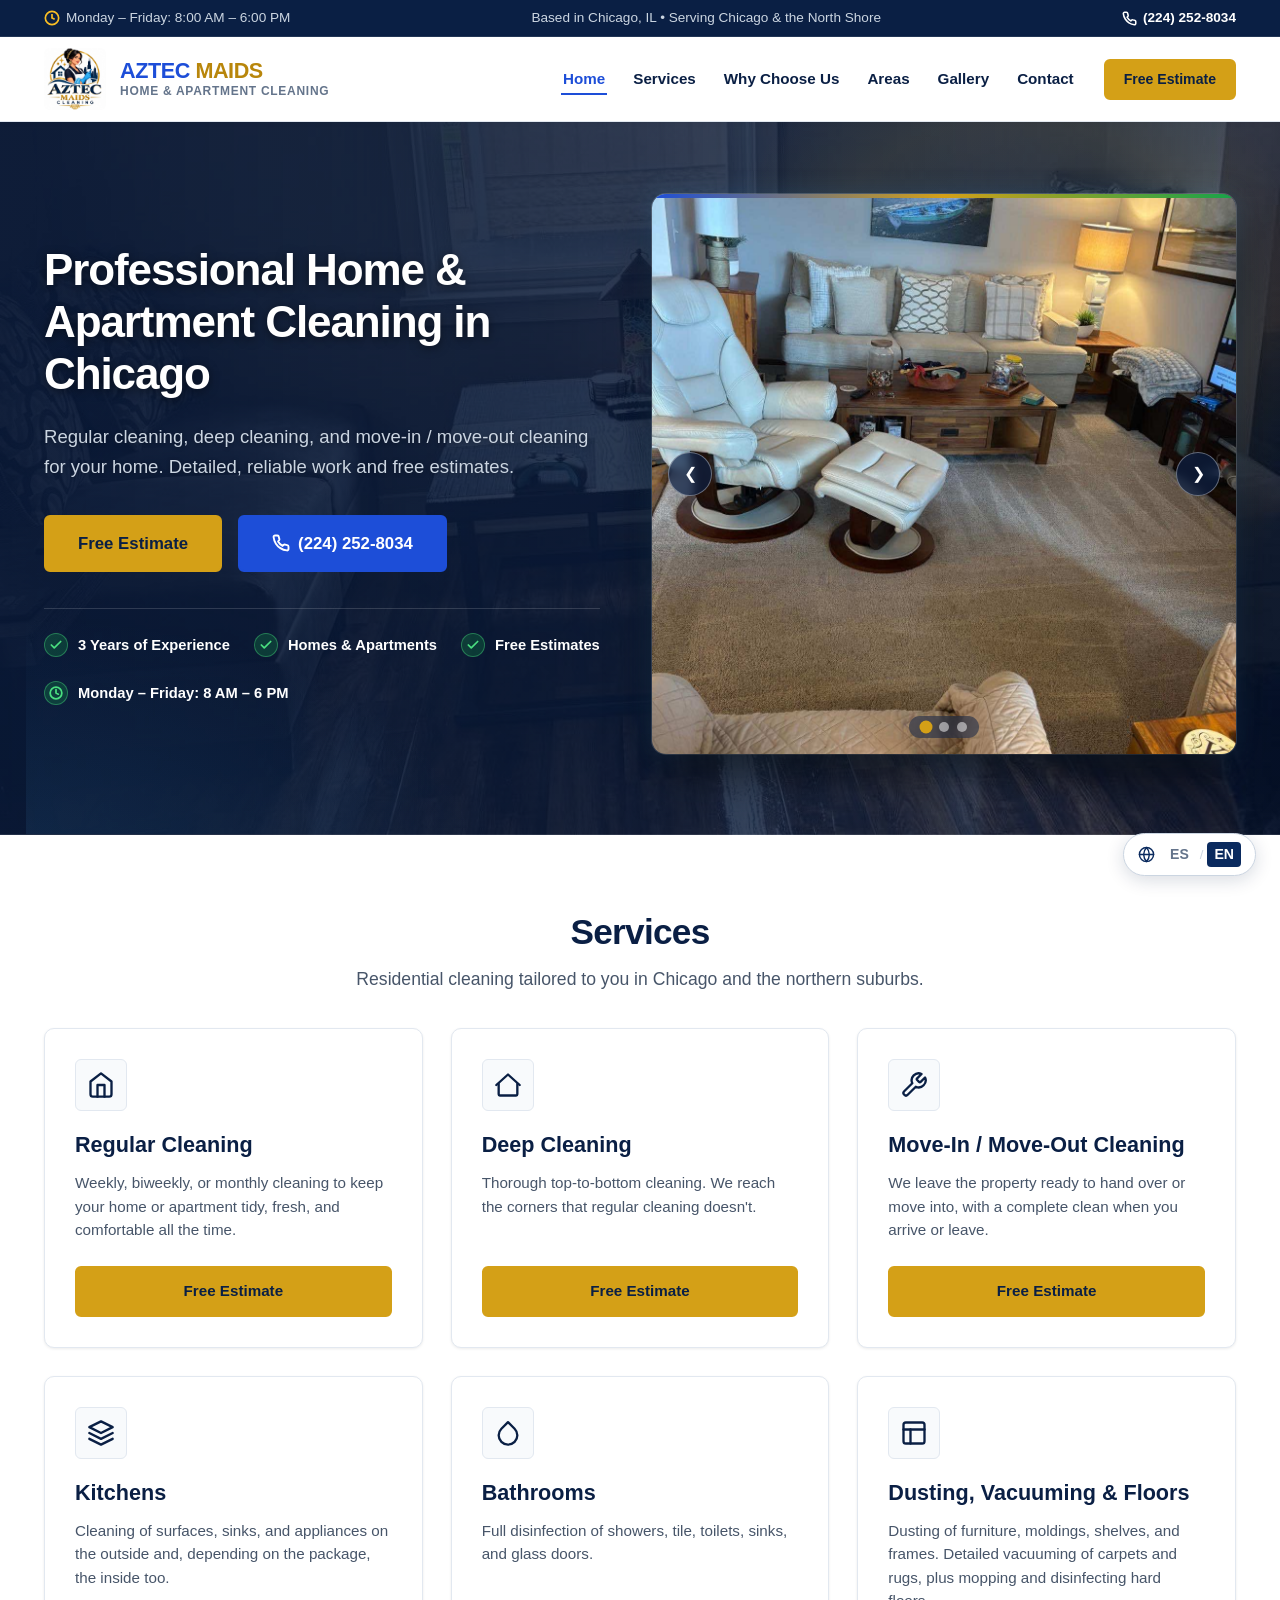
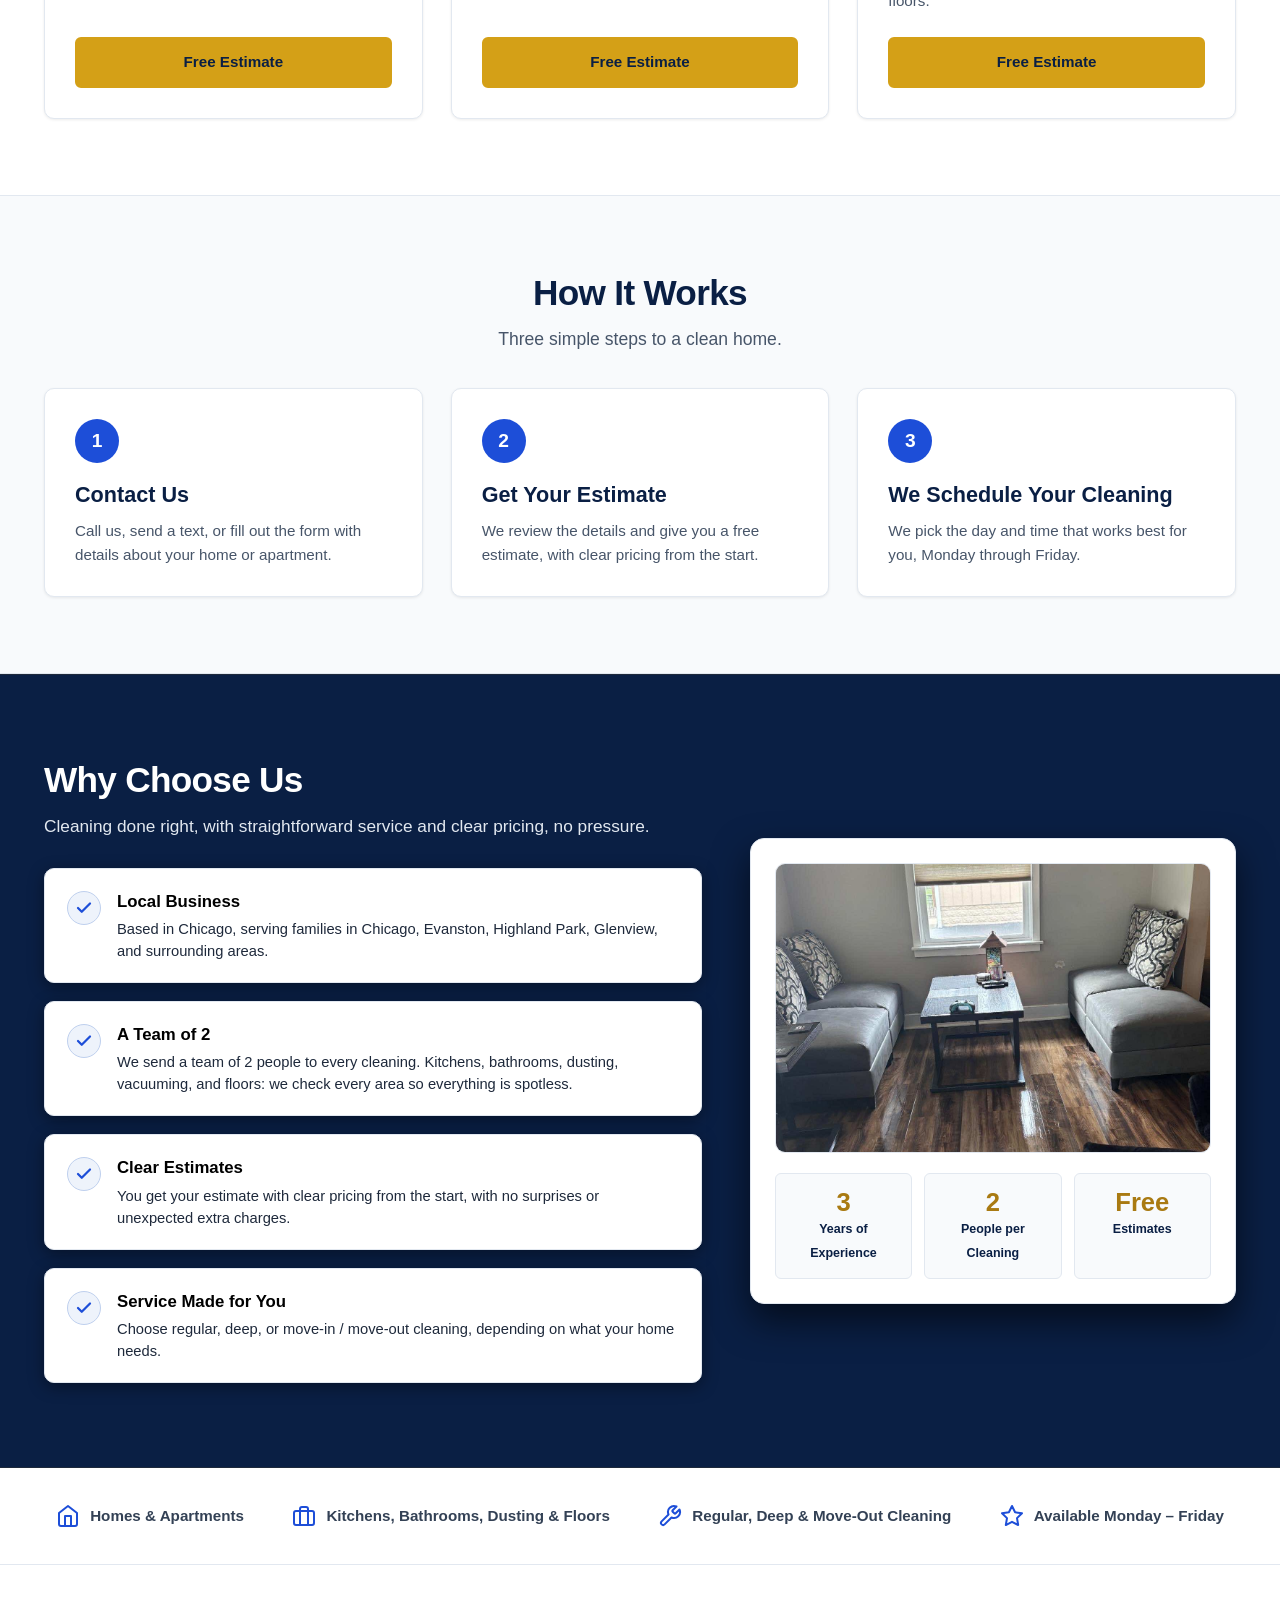
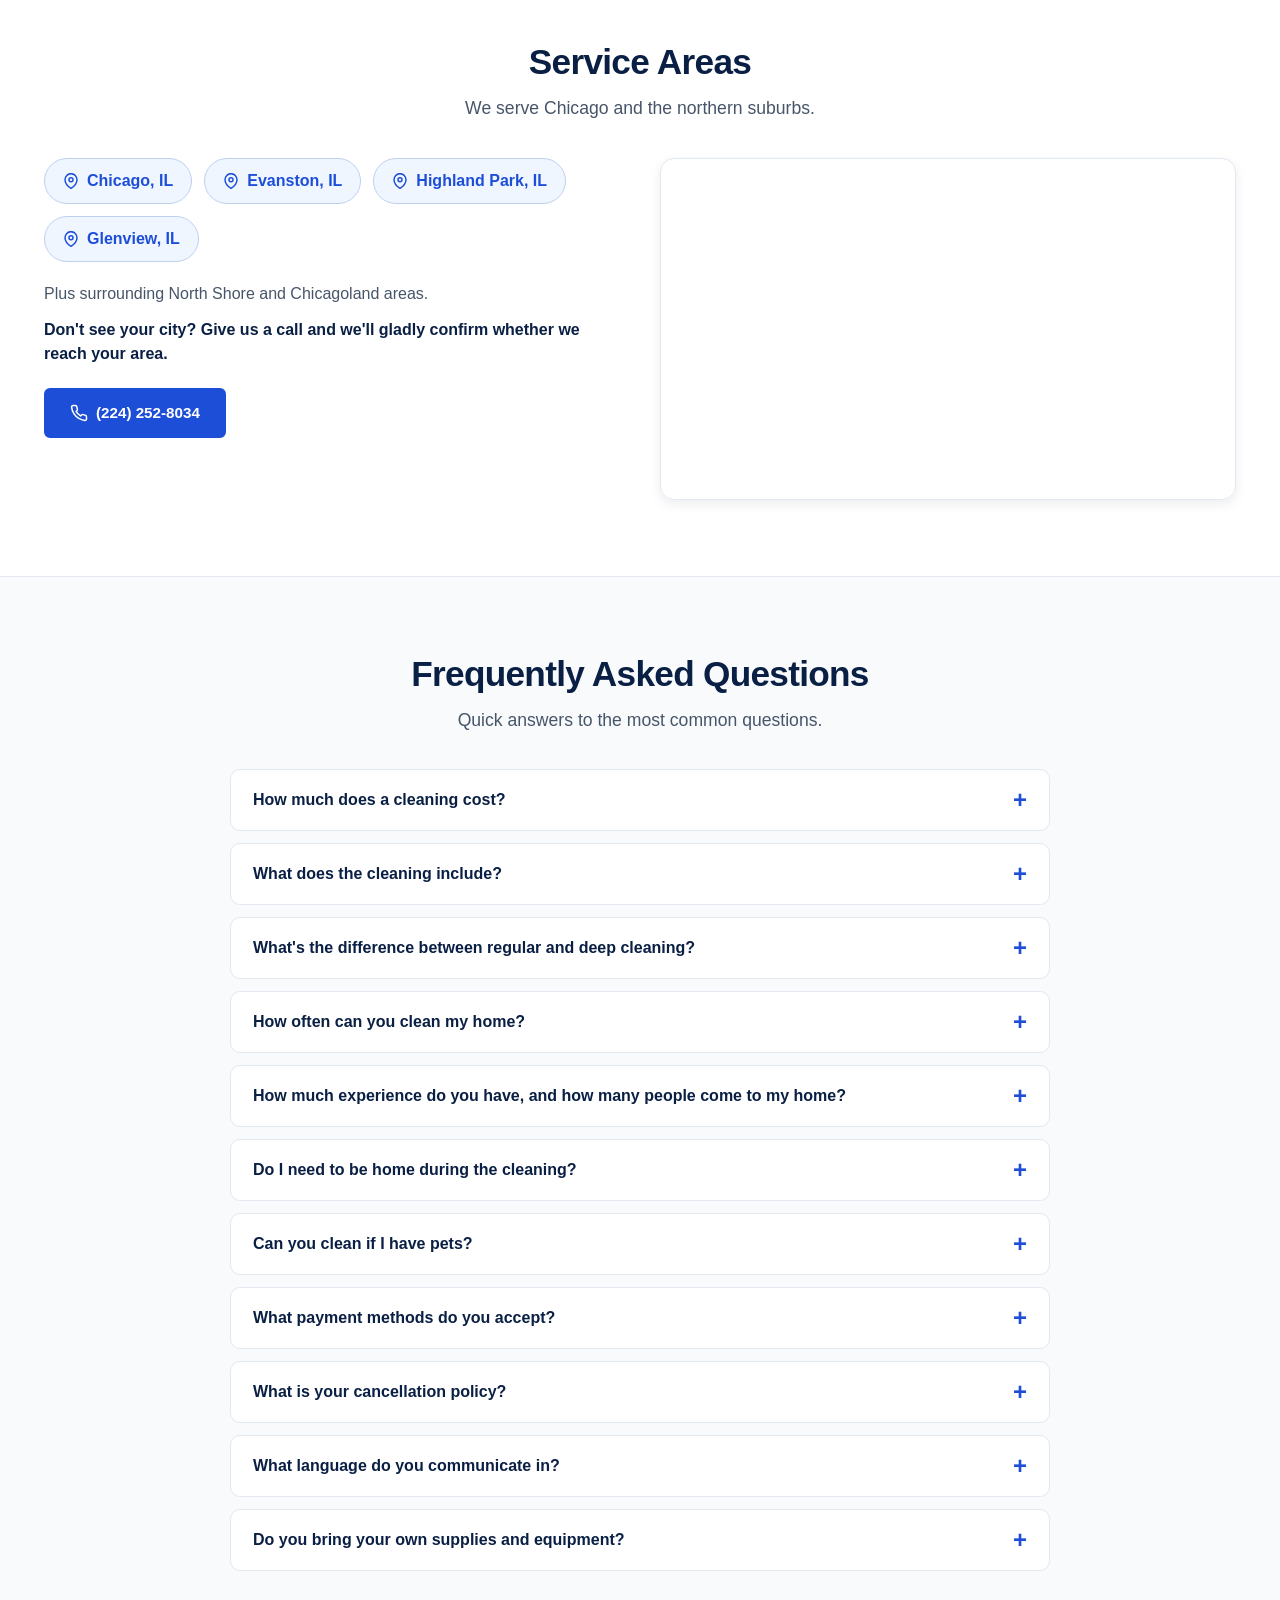
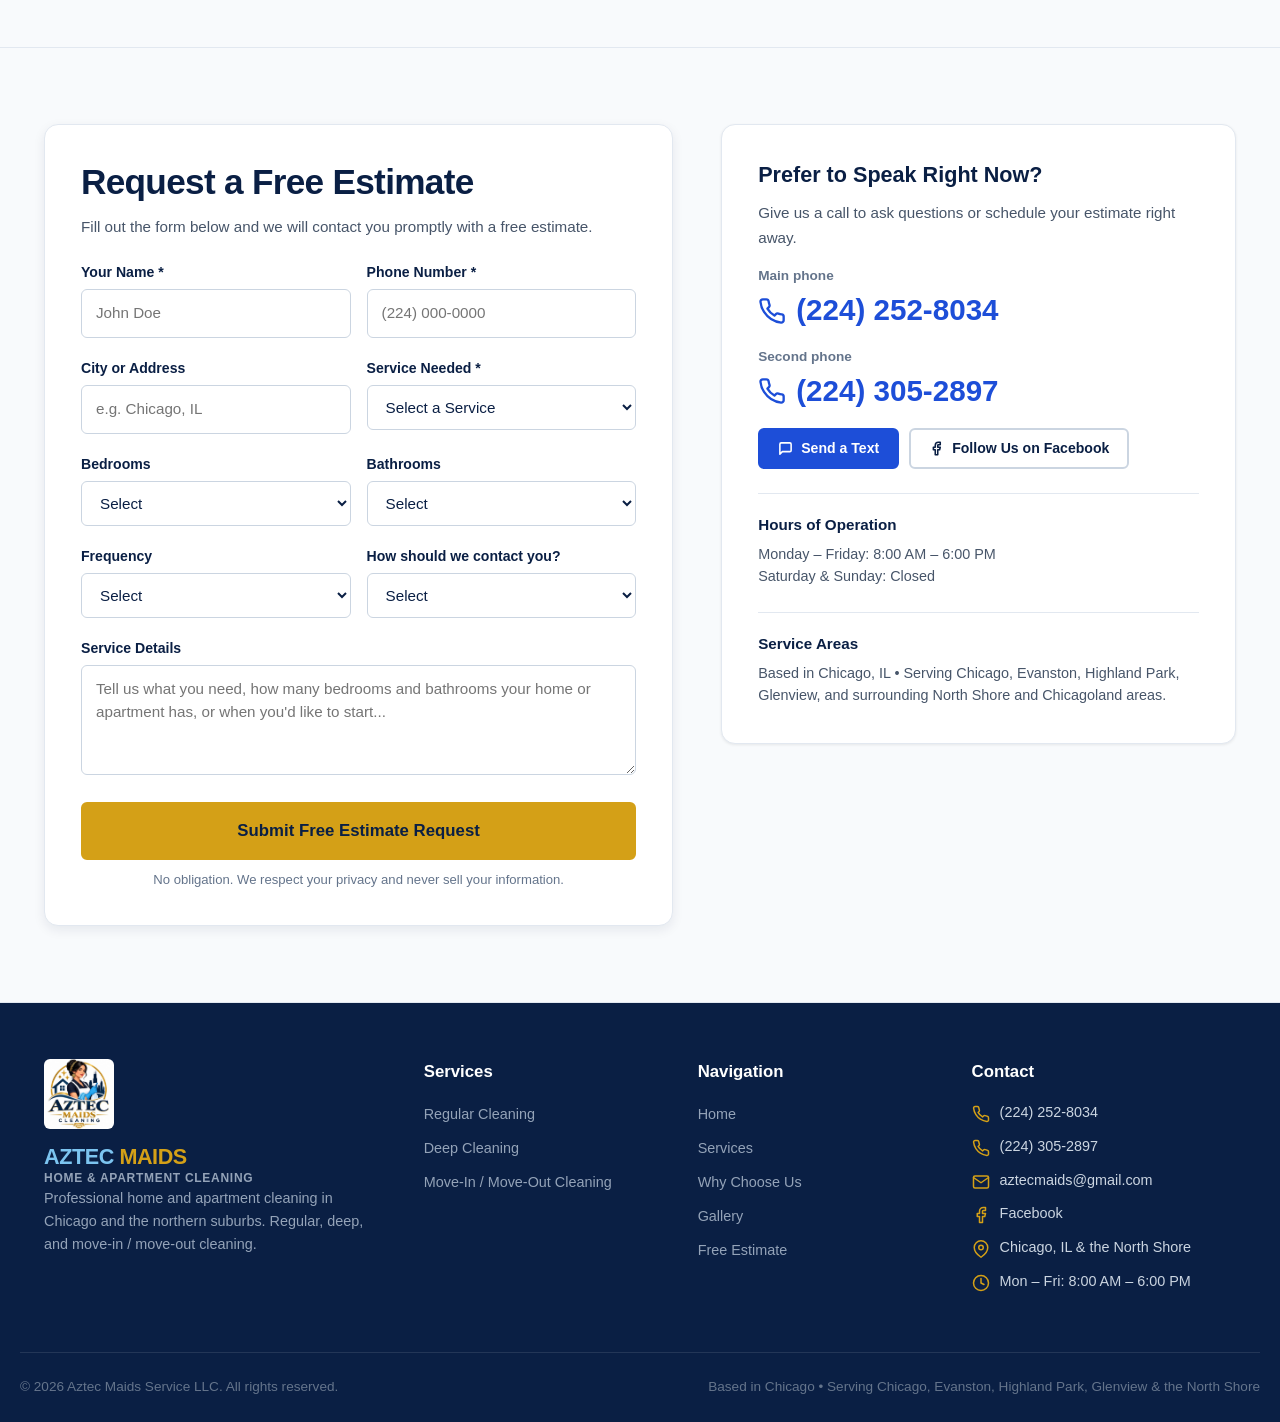
==== index.html @ 0c5c24df "style: update hero blue button & green checkmarks from Jortegas reference, fix mobile sticky navbar," ====
<!DOCTYPE html>
<html lang="es">
<head>
  <meta charset="UTF-8">
  <meta name="viewport" content="width=device-width, initial-scale=1.0">
  <title>Aztec Maids Service LLC | Limpieza de Casas y Departamentos | Chicago, IL</title>
  <meta name="description" content="Limpieza profesional de casas y departamentos en Chicago, Evanston, Highland Park, Glenview y North Shore. Limpieza regular, profunda y de mudanza. Llame al (224) 252-8034.">
  <meta name="robots" content="index, follow">
  <meta name="author" content="Aztec Maids Service LLC">
  <meta name="theme-color" content="#0a1f44">
  <link rel="canonical" href="https://aztecmaids.com/">
  
  <!-- Geo Tags -->
  <meta name="geo.region" content="US-IL">
  <meta name="geo.placename" content="Chicago">
  
  <!-- Favicon and App Icons -->
  <link rel="icon" type="image/jpeg" href="photos/logo.jpg">
  <link rel="apple-touch-icon" href="photos/logo.jpg">
  
  <!-- Social Share / Open Graph Previews -->
  <meta property="og:title" content="Aztec Maids Service LLC | Limpieza de Casas y Departamentos">
  <meta property="og:description" content="Limpieza regular, profunda y de mudanza en Chicago y North Shore. Estimados gratis.">
  <meta property="og:image" content="photos/preview.jpg">
  <meta property="og:url" content="https://aztecmaids.com/">
  <meta property="og:type" content="website">
  <meta name="twitter:card" content="summary_large_image">
  <meta name="twitter:image" content="photos/preview.jpg">

  <!-- Schema.org JSON-LD Local Business Structured Data for Google -->
  <script type="application/ld+json">
  {
    "@context": "https://schema.org",
    "@type": "LocalBusiness",
    "name": "Aztec Maids Service LLC",
    "description": "Limpieza profesional de casas y departamentos: limpieza regular, profunda y de mudanza.",
    "image": "https://aztecmaids.com/photos/logo.jpg",
    "telephone": ["+1-224-252-8034", "+1-224-305-2897"],
    "email": "aztecmaids@gmail.com",
    "url": "https://aztecmaids.com/",
    "sameAs": ["https://www.facebook.com/profile.php?id=61595218521856"],
    "areaServed": ["Chicago, IL", "Evanston, IL", "Highland Park, IL", "Glenview, IL"],
    "openingHoursSpecification": {
      "@type": "OpeningHoursSpecification",
      "dayOfWeek": ["Monday", "Tuesday", "Wednesday", "Thursday", "Friday"],
      "opens": "08:00",
      "closes": "18:00"
    }
  }
  </script>

  <link rel="stylesheet" href="styles.css?v=2.3">
</head>
<body>

  <!-- Top Utility Bar -->
  <aside class="top-bar" aria-label="Quick contact and service area">
    <div class="container top-bar-inner">
      <div class="top-bar-item top-bar-rating">
        <svg width="16" height="16" viewBox="0 0 24 24" fill="currentColor">
          <circle cx="12" cy="12" r="10" fill="none" stroke="currentColor" stroke-width="2.5"/><polyline points="12 6 12 12 16 14" fill="none" stroke="currentColor" stroke-width="2.5"/>
        </svg>
        <span data-i18n="top_rating">Lunes a Viernes: 8:00 AM &ndash; 6:00 PM</span>
      </div>
      <div class="top-bar-item top-bar-location">
        <span data-i18n="top_location">Chicago, IL &bull; Atendiendo Chicago y North Shore</span>
      </div>
      <div class="top-bar-right">
        <a href="tel:2242528034" class="top-phone-link">
          <svg width="15" height="15" viewBox="0 0 24 24" fill="none" stroke="currentColor" stroke-width="2.5" stroke-linecap="round" stroke-linejoin="round">
            <path d="M22 16.92v3a2 2 0 0 1-2.18 2 19.79 19.79 0 0 1-8.63-3.07 19.5 19.5 0 0 1-6-6 19.79 19.79 0 0 1-3.07-8.67A2 2 0 0 1 4.11 2h3a2 2 0 0 1 2 1.72 12.84 12.84 0 0 0 .7 2.81 2 2 0 0 1-.45 2.11L8.09 9.91a16 16 0 0 0 6 6l1.27-1.27a2 2 0 0 1 2.11-.45 12.84 12.84 0 0 0 2.81.7A2 2 0 0 1 22 16.92z"></path>
          </svg>
          (224) 252-8034
        </a>
      </div>
    </div>
  </aside>

  <!-- Site Header -->
  <header class="site-header">
    <div class="container nav-container">
      <a href="index.html" class="brand-logo" aria-label="Aztec Maids Service LLC Homepage">
        <img src="photos/logo.jpg" alt="Aztec Maids Service LLC Logo" class="brand-logo-img">
        <div class="brand-text">
          <span class="brand-name">
            <span class="accent-blue">AZTEC</span> <span class="accent-red">MAIDS</span>
          </span>
          <span class="brand-tag" data-i18n="brand_tag">Limpieza de Casas y Departamentos</span>
        </div>
      </a>

      <!-- Desktop & Mobile Nav -->
      <nav class="main-nav" aria-label="Main Navigation">
        <ul class="nav-list">
          <li><a href="index.html" class="nav-link active" data-i18n="nav_home">Inicio</a></li>
          <li><a href="#services" class="nav-link" data-i18n="nav_services">Servicios</a></li>
          <li><a href="#why-us" class="nav-link" data-i18n="nav_why_us">¿Por Qué Nosotros?</a></li>
          <li><a href="#areas" class="nav-link" data-i18n="nav_areas">Áreas</a></li>
          <li><a href="gallery.html" class="nav-link" data-i18n="nav_gallery">Galería</a></li>
          <li><a href="#estimate" class="nav-link" data-i18n="nav_contact">Contacto</a></li>
        </ul>
        <div class="nav-cta-wrap">
          <a href="#estimate" class="btn btn-red btn-sm" data-i18n="btn_request_estimate">Estimado Gratis</a>
        </div>
      </nav>

      <!-- Mobile Menu Toggle Button -->
      <button class="mobile-toggle" aria-label="Toggle navigation menu" aria-expanded="false">
        <svg viewBox="0 0 24 24" fill="none" stroke="currentColor" stroke-width="2.5" stroke-linecap="round" stroke-linejoin="round">
          <line x1="3" y1="6" x2="21" y2="6"></line>
          <line x1="3" y1="12" x2="21" y2="12"></line>
          <line x1="3" y1="18" x2="21" y2="18"></line>
        </svg>
      </button>
    </div>
  </header>

  <main>
    <!-- Hero Section (Spacious Text + Big Fully Visible Photo Slider) -->
    <section class="hero-section" aria-label="Hero Introduction">
      <div class="container hero-grid">
        <div class="hero-content">
          <h1 data-i18n="hero_title">Limpieza Profesional de Casas y Departamentos en Chicago</h1>
          <p class="hero-lead" data-i18n="hero_lead">Limpieza regular, limpieza profunda y limpieza de mudanza para su hogar. Trabajo detallado, puntual y estimados gratis.</p>

          <div class="hero-actions">
            <a href="#estimate" class="btn btn-red btn-lg" data-i18n="btn_request_estimate">Estimado Gratis</a>
            <a href="tel:2242528034" class="btn btn-blue btn-lg">
              <svg width="18" height="18" viewBox="0 0 24 24" fill="none" stroke="currentColor" stroke-width="2.5" stroke-linecap="round" stroke-linejoin="round">
                <path d="M22 16.92v3a2 2 0 0 1-2.18 2 19.79 19.79 0 0 1-8.63-3.07 19.5 19.5 0 0 1-6-6 19.79 19.79 0 0 1-3.07-8.67A2 2 0 0 1 4.11 2h3a2 2 0 0 1 2 1.72 12.84 12.84 0 0 0 .7 2.81 2 2 0 0 1-.45 2.11L8.09 9.91a16 16 0 0 0 6 6l1.27-1.27a2 2 0 0 1 2.11-.45 12.84 12.84 0 0 0 2.81.7A2 2 0 0 1 22 16.92z"></path>
              </svg>
              (224) 252-8034
            </a>
          </div>

          <div class="hero-features">
            <div class="hero-feature-item">
              <div class="feature-check">
                <svg viewBox="0 0 24 24" fill="none" stroke="currentColor" stroke-width="3" stroke-linecap="round" stroke-linejoin="round">
                  <polyline points="20 6 9 17 4 12"></polyline>
                </svg>
              </div>
              <span class="feature-text" data-i18n="hero_feat_1">3 Años de Experiencia</span>
            </div>
            <div class="hero-feature-item">
              <div class="feature-check">
                <svg viewBox="0 0 24 24" fill="none" stroke="currentColor" stroke-width="3" stroke-linecap="round" stroke-linejoin="round">
                  <polyline points="20 6 9 17 4 12"></polyline>
                </svg>
              </div>
              <span class="feature-text" data-i18n="hero_feat_2">Casas y Departamentos</span>
            </div>
            <div class="hero-feature-item">
              <div class="feature-check">
                <svg viewBox="0 0 24 24" fill="none" stroke="currentColor" stroke-width="3" stroke-linecap="round" stroke-linejoin="round">
                  <polyline points="20 6 9 17 4 12"></polyline>
                </svg>
              </div>
              <span class="feature-text" data-i18n="hero_feat_3">Estimados Gratis</span>
            </div>
            <div class="hero-feature-item">
              <div class="feature-check"><svg viewBox="0 0 24 24" fill="none" stroke="currentColor" stroke-width="3" stroke-linecap="round" stroke-linejoin="round"><circle cx="12" cy="12" r="10"></circle><polyline points="12 6 12 12 16 14"></polyline></svg></div>
              <span class="feature-text" data-i18n="hero_feat_4">Lunes a Viernes: 8 AM &ndash; 6 PM</span>
            </div>
          </div>
        </div>

        <!-- Big Hero Photo Slider (Fully Visible) -->
        <div class="hero-slider-wrap">
          <div class="hero-slider-track">
            <div class="hero-slide">
              <img src="photos/living-room-carpet.jpg" alt="Sala con alfombra recién aspirada" loading="eager">
            </div>
            <div class="hero-slide">
              <img src="photos/bedroom-vacuumed.jpg" alt="Recámara limpia y aspirada" loading="lazy">
            </div>
            <div class="hero-slide">
              <img src="photos/master-bedroom-styling.jpg" alt="Recámara principal limpia y ordenada" loading="lazy">
            </div>
          </div>

          <!-- Slider Arrows -->
          <button class="slider-arrow prev" aria-label="Previous slide">&#10094;</button>
          <button class="slider-arrow next" aria-label="Next slide">&#10095;</button>

          <!-- Slider Dots -->
          <div class="slider-dots" role="tablist" aria-label="Slider Pagination">
            <button class="slider-dot active" aria-label="Slide 1"></button>
            <button class="slider-dot" aria-label="Slide 2"></button>
            <button class="slider-dot" aria-label="Slide 3"></button>
          </div>
        </div>
      </div>
    </section>

    <!-- Services Section -->
    <section id="services" class="services-section">
      <div class="container">
        <header class="section-head text-center">
          <h2 data-i18n="services_title">Servicios</h2>
          <p data-i18n="services_lead">Limpieza residencial a su medida en Chicago y los suburbios del norte.</p>
        </header>

        <div class="services-grid">
          <!-- Service 1: Regular Cleaning -->
          <article class="service-card">
            <div class="service-icon-box">
              <svg viewBox="0 0 24 24" fill="none" stroke="currentColor" stroke-width="2" stroke-linecap="round" stroke-linejoin="round">
                <path d="M3 9l9-7 9 7v11a2 2 0 0 1-2 2H5a2 2 0 0 1-2-2z"></path>
                <path d="M9 22V12h6v10"></path>
              </svg>
            </div>
            <h3 data-i18n="svc1_title">Limpieza Regular</h3>
            <p data-i18n="svc1_desc">Limpieza semanal, quincenal o mensual para mantener su casa o departamento limpio, ordenado y cómodo todo el tiempo.</p>
            <div class="service-card-footer">
              <a href="#estimate" class="btn btn-red" data-i18n="btn_request_estimate">Estimado Gratis</a>
            </div>
          </article>

          <!-- Service 2: Deep Cleaning -->
          <article class="service-card">
            <div class="service-icon-box">
              <svg viewBox="0 0 24 24" fill="none" stroke="currentColor" stroke-width="2" stroke-linecap="round" stroke-linejoin="round">
                <path d="M2 12l10-9 10 9"></path>
                <path d="M4 11v9a1 1 0 0 0 1 1h14a1 1 0 0 0 1-1v-9"></path>
              </svg>
            </div>
            <h3 data-i18n="svc2_title">Limpieza Profunda</h3>
            <p data-i18n="svc2_desc">Limpieza exhaustiva de arriba a abajo. Llegamos a los rincones que la limpieza regular no alcanza.</p>
            <div class="service-card-footer">
              <a href="#estimate" class="btn btn-red" data-i18n="btn_request_estimate">Estimado Gratis</a>
            </div>
          </article>

          <!-- Service 3: Move-In/Move-Out -->
          <article class="service-card">
            <div class="service-icon-box">
              <svg viewBox="0 0 24 24" fill="none" stroke="currentColor" stroke-width="2" stroke-linecap="round" stroke-linejoin="round">
                <path d="M14.7 6.3a1 1 0 0 0 0 1.4l1.6 1.6a1 1 0 0 0 1.4 0l3.77-3.77a6 6 0 0 1-7.94 7.94l-6.91 6.91a2.12 2.12 0 0 1-3-3l6.91-6.91a6 6 0 0 1 7.94-7.94l-3.76 3.76z"></path>
              </svg>
            </div>
            <h3 data-i18n="svc3_title">Limpieza de Mudanza</h3>
            <p data-i18n="svc3_desc">Dejamos la propiedad lista para entregar o para estrenar, con limpieza completa al mudarse o al salir (Move-In / Move-Out).</p>
            <div class="service-card-footer">
              <a href="#estimate" class="btn btn-red" data-i18n="btn_request_estimate">Estimado Gratis</a>
            </div>
          </article>

          <!-- Service 4: Kitchens -->
          <article class="service-card">
            <div class="service-icon-box">
              <svg viewBox="0 0 24 24" fill="none" stroke="currentColor" stroke-width="2" stroke-linecap="round" stroke-linejoin="round">
                <polygon points="12 2 2 7 12 12 22 7 12 2"></polygon>
                <polyline points="2 17 12 22 22 17"></polyline>
                <polyline points="2 12 12 17 22 12"></polyline>
              </svg>
            </div>
            <h3 data-i18n="svc4_title">Cocinas</h3>
            <p data-i18n="svc4_desc">Limpieza de superficies, tarjas y electrodomésticos por fuera y, según el paquete, también por dentro.</p>
            <div class="service-card-footer">
              <a href="#estimate" class="btn btn-red" data-i18n="btn_request_estimate">Estimado Gratis</a>
            </div>
          </article>

          <!-- Service 5: Bathrooms -->
          <article class="service-card">
            <div class="service-icon-box">
              <svg viewBox="0 0 24 24" fill="none" stroke="currentColor" stroke-width="2" stroke-linecap="round" stroke-linejoin="round">
                <path d="M12 2.69l5.66 5.66a8 8 0 1 1-11.31 0z"></path>
              </svg>
            </div>
            <h3 data-i18n="svc5_title">Baños</h3>
            <p data-i18n="svc5_desc">Desinfección total de regaderas, azulejos, inodoros, tarjas y cancelería.</p>
            <div class="service-card-footer">
              <a href="#estimate" class="btn btn-red" data-i18n="btn_request_estimate">Estimado Gratis</a>
            </div>
          </article>

          <!-- Service 6: Dusting, Vacuum & Floors -->
          <article class="service-card">
            <div class="service-icon-box">
              <svg viewBox="0 0 24 24" fill="none" stroke="currentColor" stroke-width="2" stroke-linecap="round" stroke-linejoin="round">
                <rect x="3" y="3" width="18" height="18" rx="2" ry="2"></rect>
                <line x1="3" y1="9" x2="21" y2="9"></line>
                <line x1="9" y1="21" x2="9" y2="9"></line>
              </svg>
            </div>
            <h3 data-i18n="svc6_title">Polvo, Aspirado y Pisos</h3>
            <p data-i18n="svc6_desc">Desempolvado de muebles, molduras, repisas y marcos. Aspirado detallado de alfombras y trapeado y desinfección de pisos duros.</p>
            <div class="service-card-footer">
              <a href="#estimate" class="btn btn-red" data-i18n="btn_request_estimate">Estimado Gratis</a>
            </div>
          </article>
        </div>

        <div class="services-mobile-cta">
          <a href="#estimate" class="btn btn-red btn-lg" data-i18n="btn_request_estimate">Estimado Gratis</a>
        </div>
      </div>
    </section>

    <!-- How It Works -->
    <section id="how-it-works" class="how-section">
      <div class="container">
        <header class="section-head text-center">
          <h2 data-i18n="how_title">Así Funciona</h2>
          <p data-i18n="how_lead">Tres pasos sencillos para tener su hogar limpio.</p>
        </header>
        <div class="steps-grid">
          <article class="step-card"><div class="step-num">1</div><h3 data-i18n="how1_title">Contáctenos</h3><p data-i18n="how1_desc">Llámenos, envíenos un texto o llene el formulario con los datos de su casa o departamento.</p></article>
          <article class="step-card"><div class="step-num">2</div><h3 data-i18n="how2_title">Reciba su Estimado</h3><p data-i18n="how2_desc">Revisamos los detalles y le damos su estimado gratis, con precio claro desde el principio.</p></article>
          <article class="step-card"><div class="step-num">3</div><h3 data-i18n="how3_title">Agendamos su Limpieza</h3><p data-i18n="how3_desc">Escogemos juntos el día y la hora que más le convenga, de lunes a viernes.</p></article>
        </div>
      </div>
    </section>

    <!-- Why Choose Us Section -->
    <section id="why-us" class="why-section">
      <div class="container why-grid">
        <div class="why-content">
          <h2 data-i18n="why_title">¿Por Qué Elegirnos?</h2>
          <p data-i18n="why_lead">Limpieza bien hecha, trato directo y precios claros, sin presiones.</p>

          <div class="why-list">
            <div class="why-item">
              <div class="why-bullet-icon">
                <svg viewBox="0 0 24 24" fill="none" stroke="currentColor" stroke-width="3" stroke-linecap="round" stroke-linejoin="round">
                  <polyline points="20 6 9 17 4 12"></polyline>
                </svg>
              </div>
              <div class="why-item-content">
                <h4 data-i18n="why_item1_title">Negocio Local</h4>
                <p data-i18n="why_item1_desc">Con base en Chicago, atendiendo a familias de Chicago, Evanston, Highland Park, Glenview y alrededores.</p>
              </div>
            </div>

            <div class="why-item">
              <div class="why-bullet-icon">
                <svg viewBox="0 0 24 24" fill="none" stroke="currentColor" stroke-width="3" stroke-linecap="round" stroke-linejoin="round">
                  <polyline points="20 6 9 17 4 12"></polyline>
                </svg>
              </div>
              <div class="why-item-content">
                <h4 data-i18n="why_item2_title">Equipo de 2 Personas</h4>
                <p data-i18n="why_item2_desc">Enviamos un equipo de 2 personas a cada limpieza. Cocinas, baños, polvo, aspirado y pisos: revisamos cada área para que todo quede impecable.</p>
              </div>
            </div>

            <div class="why-item">
              <div class="why-bullet-icon">
                <svg viewBox="0 0 24 24" fill="none" stroke="currentColor" stroke-width="3" stroke-linecap="round" stroke-linejoin="round">
                  <polyline points="20 6 9 17 4 12"></polyline>
                </svg>
              </div>
              <div class="why-item-content">
                <h4 data-i18n="why_item3_title">Estimados Claros</h4>
                <p data-i18n="why_item3_desc">Le damos su estimado con precios claros desde el principio, sin sorpresas ni cobros extras inesperados.</p>
              </div>
            </div>

            <div class="why-item">
              <div class="why-bullet-icon">
                <svg viewBox="0 0 24 24" fill="none" stroke="currentColor" stroke-width="3" stroke-linecap="round" stroke-linejoin="round">
                  <polyline points="20 6 9 17 4 12"></polyline>
                </svg>
              </div>
              <div class="why-item-content">
                <h4 data-i18n="why_item4_title">Servicio a su Medida</h4>
                <p data-i18n="why_item4_desc">Elija limpieza regular, profunda o de mudanza, según lo que necesite su hogar.</p>
              </div>
            </div>
          </div>
        </div>

        <div class="why-media-card">
          <div class="why-media-box">
            <img src="photos/hardwood-floor-shine.jpg" alt="Piso de madera limpio y brillante" loading="lazy">
          </div>
          <div class="why-stat-row">
            <div class="why-stat">
              <span class="why-stat-num">3</span>
              <span class="why-stat-label" data-i18n="stat_experience">Años de Experiencia</span>
            </div>
            <div class="why-stat">
              <span class="why-stat-num">2</span>
              <span class="why-stat-label" data-i18n="stat_rating">Personas por Limpieza</span>
            </div>
            <div class="why-stat">
              <span class="why-stat-num" data-i18n="stat_free">Gratis</span>
              <span class="why-stat-label" data-i18n="stat_estimates">Estimados</span>
            </div>
          </div>
        </div>
      </div>
    </section>

    <!-- Work Highlights & Factual Services Strip -->
    <section class="trust-strip">
      <div class="container">
        <div class="trust-strip-inner">
          <div class="trust-badge">
            <svg viewBox="0 0 24 24" fill="none" stroke="currentColor" stroke-width="2" stroke-linecap="round" stroke-linejoin="round">
              <path d="M3 9l9-7 9 7v11a2 2 0 0 1-2 2H5a2 2 0 0 1-2-2z"></path>
              <polyline points="9 22 9 12 15 12 15 22"></polyline>
            </svg>
            <span data-i18n="trust_residential">Casas y Departamentos</span>
          </div>
          <div class="trust-badge">
            <svg viewBox="0 0 24 24" fill="none" stroke="currentColor" stroke-width="2" stroke-linecap="round" stroke-linejoin="round">
              <rect x="2" y="7" width="20" height="14" rx="2" ry="2"></rect>
              <path d="M16 21V5a2 2 0 0 0-2-2h-4a2 2 0 0 0-2 2v16"></path>
            </svg>
            <span data-i18n="trust_gutters">Cocinas, Baños, Polvo y Pisos</span>
          </div>
          <div class="trust-badge">
            <svg viewBox="0 0 24 24" fill="none" stroke="currentColor" stroke-width="2" stroke-linecap="round" stroke-linejoin="round">
              <path d="M14.7 6.3a1 1 0 0 0 0 1.4l1.6 1.6a1 1 0 0 0 1.4 0l3.77-3.77a6 6 0 0 1-7.94 7.94l-6.91 6.91a2.12 2.12 0 0 1-3-3l6.91-6.91a6 6 0 0 1 7.94-7.94l-3.76 3.76z"></path>
            </svg>
            <span data-i18n="trust_repairs">Limpieza Regular, Profunda y de Mudanza</span>
          </div>
          <div class="trust-badge">
            <svg viewBox="0 0 24 24" fill="none" stroke="currentColor" stroke-width="2" stroke-linecap="round" stroke-linejoin="round">
              <polygon points="12 2 15.09 8.26 22 9.27 17 14.14 18.18 21.02 12 17.77 5.82 21.02 7 14.14 2 9.27 8.91 8.26 12 2"></polygon>
            </svg>
            <span data-i18n="trust_rated">Atención de Lunes a Viernes</span>
          </div>
        </div>
      </div>
    </section>

    <!-- Service Areas -->
    <section id="areas" class="areas-section">
      <div class="container">
        <header class="section-head text-center">
          <h2 data-i18n="areas_title">Áreas de Cobertura</h2>
          <p data-i18n="areas_lead">Atendemos Chicago y los suburbios del norte.</p>
        </header>
        <div class="areas-grid">
          <div class="areas-list">
            <ul class="area-chips">
            <li class="area-chip"><svg viewBox="0 0 24 24" fill="none" stroke="currentColor" stroke-width="2.2" stroke-linecap="round" stroke-linejoin="round"><path d="M21 10c0 7-9 13-9 13s-9-6-9-13a9 9 0 0 1 18 0z"></path><circle cx="12" cy="10" r="3"></circle></svg>Chicago, IL</li>
            <li class="area-chip"><svg viewBox="0 0 24 24" fill="none" stroke="currentColor" stroke-width="2.2" stroke-linecap="round" stroke-linejoin="round"><path d="M21 10c0 7-9 13-9 13s-9-6-9-13a9 9 0 0 1 18 0z"></path><circle cx="12" cy="10" r="3"></circle></svg>Evanston, IL</li>
            <li class="area-chip"><svg viewBox="0 0 24 24" fill="none" stroke="currentColor" stroke-width="2.2" stroke-linecap="round" stroke-linejoin="round"><path d="M21 10c0 7-9 13-9 13s-9-6-9-13a9 9 0 0 1 18 0z"></path><circle cx="12" cy="10" r="3"></circle></svg>Highland Park, IL</li>
            <li class="area-chip"><svg viewBox="0 0 24 24" fill="none" stroke="currentColor" stroke-width="2.2" stroke-linecap="round" stroke-linejoin="round"><path d="M21 10c0 7-9 13-9 13s-9-6-9-13a9 9 0 0 1 18 0z"></path><circle cx="12" cy="10" r="3"></circle></svg>Glenview, IL</li>
            <!-- Add more towns here as <li class="area-chip"> items -->
            </ul>
            <p class="areas-more" data-i18n="areas_more">Y áreas circundantes de North Shore y Chicagoland.</p>
            <p class="areas-note" data-i18n="areas_note">¿No ve su ciudad? Llámenos y con gusto le confirmamos si llegamos a su área.</p>
            <a href="tel:2242528034" class="btn btn-blue"><svg width="18" height="18" viewBox="0 0 24 24" fill="none" stroke="currentColor" stroke-width="2" stroke-linecap="round" stroke-linejoin="round"><path d="M22 16.92v3a2 2 0 0 1-2.18 2 19.79 19.79 0 0 1-8.63-3.07 19.5 19.5 0 0 1-6-6 19.79 19.79 0 0 1-3.07-8.67A2 2 0 0 1 4.11 2h3a2 2 0 0 1 2 1.72 12.84 12.84 0 0 0 .7 2.81 2 2 0 0 1-.45 2.11L8.09 9.91a16 16 0 0 0 6 6l1.27-1.27a2 2 0 0 1 2.11-.45 12.84 12.84 0 0 0 2.81.7A2 2 0 0 1 22 16.92z"></path></svg>(224) 252-8034</a>
          </div>
          <div class="areas-map">
            <iframe title="Mapa del área de servicio / Service area map" src="https://maps.google.com/maps?q=Chicago%2C%20IL&z=9&output=embed" loading="lazy" referrerpolicy="no-referrer-when-downgrade"></iframe>
          </div>
        </div>
      </div>
    </section>

    <!-- FAQ (the last answer, marked POR CONFIRMAR / TO CONFIRM, still needs the owner's input) -->
    <section id="faq" class="faq-section">
      <div class="container">
        <header class="section-head text-center">
          <h2 data-i18n="faq_title">Preguntas Frecuentes</h2>
          <p data-i18n="faq_lead">Respuestas rápidas a las dudas más comunes.</p>
        </header>
        <div class="faq-list">
          <details class="faq-item"><summary data-i18n="faq1_q">¿Cuánto cuesta una limpieza?</summary><p data-i18n="faq1_a">El precio depende del tamaño de su casa o departamento y del tipo de limpieza. Pida su estimado gratis por teléfono, texto o con el formulario y le damos un precio claro desde el principio.</p></details>
          <details class="faq-item"><summary data-i18n="faq2_q">¿Qué incluye la limpieza?</summary><p data-i18n="faq2_a">Cocinas, baños, desempolvado, aspirado y pisos. En las cocinas limpiamos los electrodomésticos por fuera y, según el paquete, también por dentro.</p></details>
          <details class="faq-item"><summary data-i18n="faq3_q">¿Cuál es la diferencia entre limpieza regular y profunda?</summary><p data-i18n="faq3_a">La limpieza regular mantiene su hogar limpio de forma periódica. La profunda es más exhaustiva, de arriba a abajo, y llega a los rincones que la regular no alcanza.</p></details>
          <details class="faq-item"><summary data-i18n="faq4_q">¿Cada cuánto pueden limpiar mi casa?</summary><p data-i18n="faq4_a">Nos adaptamos a sus necesidades. Ofrecemos servicios puntuales (una sola vez), semanales, quincenales o mensuales.</p></details>
          <details class="faq-item"><summary data-i18n="faq5_q">¿Cuánta experiencia tienen y cuántas personas van a mi casa?</summary><p data-i18n="faq5_a">Contamos con 3 años de experiencia en el área. Para que el servicio sea eficiente, asignamos un equipo de 2 personas por cada limpieza.</p></details>
          <details class="faq-item"><summary data-i18n="faq6_q">¿Necesito estar en casa durante la limpieza?</summary><p data-i18n="faq6_a">No es obligatorio que esté en casa durante el servicio. Si prefiere estar presente, no hay ningún problema.</p></details>
          <details class="faq-item"><summary data-i18n="faq7_q">¿Pueden limpiar si tengo mascotas?</summary><p data-i18n="faq7_a">Sí, podemos trabajar con mascotas en casa siempre y cuando no sean peligrosas o estén bajo la supervisión de sus dueños.</p></details>
          <details class="faq-item"><summary data-i18n="faq8_q">¿Qué formas de pago aceptan?</summary><p data-i18n="faq8_a">Aceptamos pagos por Zelle o en efectivo.</p></details>
          <details class="faq-item"><summary data-i18n="faq9_q">¿Cuál es su política de cancelación?</summary><p data-i18n="faq9_a">Entendemos que los imprevistos ocurren. Si necesita cancelar o reprogramar, avísenos con al menos 24 horas de anticipación y no tiene ningún costo. Las cancelaciones fuera de ese plazo tienen un cargo de $50.</p></details>
          <details class="faq-item"><summary data-i18n="faq10_q">¿En qué idioma se comunican?</summary><p data-i18n="faq10_a">Nuestros asistentes se encargan de la comunicación con el cliente para atender cualquier detalle. El equipo de limpieza se comunica en español.</p></details>
          <details class="faq-item"><summary data-i18n="faq11_q">¿Traen sus propios productos y equipo?</summary><p data-i18n="faq11_a">[POR CONFIRMAR: escribir aquí la respuesta del dueño.]</p></details>
        </div>
      </div>
    </section>

    <!-- Free Estimate Form Section -->
    <section id="estimate" class="estimate-section">
      <div class="container estimate-grid">
        <div class="estimate-card">
          <h2 data-i18n="est_title">Pida su Estimado Gratis</h2>
          <p style="color: #475569; margin-bottom: 24px; font-size: 0.95rem;" data-i18n="est_lead">Llene este formulario y nos comunicamos con usted rápido para darle su estimado sin costo.</p>

          <form id="estimateForm" action="https://api.web3forms.com/submit" method="POST">
            <!-- Web3Forms Access Key: Replace YOUR_ACCESS_KEY_HERE once you get your key -->
            <input type="hidden" name="access_key" value="YOUR_ACCESS_KEY_HERE">
            <input type="hidden" name="subject" value="New Estimate Request - Aztec Maids Service LLC">
            <input type="hidden" name="from_name" value="Aztec Maids Website">
            <!-- Spam Protection Honeypot -->
            <input type="checkbox" name="botcheck" class="hidden" style="display: none;">

            <div class="form-row">
              <div class="form-group">
                <label for="fullName" data-i18n="lbl_name">Su Nombre *</label>
                <input type="text" id="fullName" name="name" required placeholder="Juan Pérez" data-i18n-ph="ph_name">
              </div>
              <div class="form-group">
                <label for="phoneNumber" data-i18n="lbl_phone">Número de Teléfono *</label>
                <input type="tel" id="phoneNumber" name="phone" required placeholder="(224) 000-0000" data-i18n-ph="ph_phone">
              </div>
            </div>

            <div class="form-row">
              <div class="form-group">
                <label for="cityAddress" data-i18n="lbl_city">Ciudad o Dirección</label>
                <input type="text" id="cityAddress" name="city_address" placeholder="ej. Chicago, IL" data-i18n-ph="ph_city">
              </div>
              <div class="form-group">
                <label for="serviceType" data-i18n="lbl_service">Servicio que necesita *</label>
                <select id="serviceType" name="service_needed" required>
                  <option value="" disabled selected data-i18n-opt="opt_service_placeholder">Seleccione un servicio</option>
                  <option value="Regular Cleaning" data-i18n-opt="opt_regular">Limpieza Regular</option>
                  <option value="Deep Cleaning" data-i18n-opt="opt_deep">Limpieza Profunda</option>
                  <option value="Move-In / Move-Out Cleaning" data-i18n-opt="opt_move">Limpieza de Mudanza</option>
                  <option value="Multiple Services" data-i18n-opt="opt_multiple">Varios Servicios / No Estoy Seguro</option>
                </select>
              </div>
            </div>

            <div class="form-row">
              <div class="form-group">
                <label for="bedrooms" data-i18n="lbl_beds">Recámaras</label>
                <select id="bedrooms" name="bedrooms">
                  <option value="" selected data-i18n-opt="opt_beds_ph">Seleccione</option>
                  <option value="Studio" data-i18n-opt="opt_studio">Estudio</option>
                  <option value="1">1</option><option value="2">2</option><option value="3">3</option><option value="4">4</option>
                  <option value="5+" data-i18n-opt="opt_5plus">5 o más</option>
                </select>
              </div>
              <div class="form-group">
                <label for="bathrooms" data-i18n="lbl_baths">Baños</label>
                <select id="bathrooms" name="bathrooms">
                  <option value="" selected data-i18n-opt="opt_baths_ph">Seleccione</option>
                  <option value="1">1</option><option value="1.5">1.5</option><option value="2">2</option><option value="2.5">2.5</option><option value="3">3</option>
                  <option value="4+" data-i18n-opt="opt_4plus">4 o más</option>
                </select>
              </div>
            </div>

            <div class="form-row">
              <div class="form-group">
                <label for="frequency" data-i18n="lbl_freq">Frecuencia</label>
                <select id="frequency" name="frequency">
                  <option value="" selected data-i18n-opt="opt_freq_ph">Seleccione</option>
                  <option value="One time" data-i18n-opt="opt_freq_once">Una sola vez</option>
                  <option value="Weekly" data-i18n-opt="opt_freq_weekly">Semanal</option>
                  <option value="Every two weeks" data-i18n-opt="opt_freq_biweekly">Quincenal</option>
                  <option value="Monthly" data-i18n-opt="opt_freq_monthly">Mensual</option>
                  <option value="Not sure" data-i18n-opt="opt_freq_unsure">No estoy seguro</option>
                </select>
              </div>
              <div class="form-group">
              <label for="contactPref" data-i18n="lbl_contact">¿Cómo prefiere que le contactemos?</label>
              <select id="contactPref" name="preferred_contact">
                <option value="" selected data-i18n-opt="opt_contact_ph">Seleccione</option>
                <option value="Phone call" data-i18n-opt="opt_contact_call">Llamada</option>
                <option value="Text message" data-i18n-opt="opt_contact_text">Mensaje de texto</option>
              </select>
            </div>
            </div>

            <div class="form-group">
              <label for="projectDetails" data-i18n="lbl_details">Detalles del servicio</label>
              <textarea id="projectDetails" name="message" placeholder="Cuéntenos qué necesita, cuántos cuartos y baños tiene su casa o departamento, o cuándo le gustaría empezar..." data-i18n-ph="ph_details"></textarea>
            </div>

            <button type="submit" class="btn btn-red btn-lg form-submit-btn">
              <span data-i18n="btn_submit_request">Enviar para Estimado Gratis</span>
            </button>
            <p class="form-note" data-i18n="form_note">Sin compromiso. No compartimos su número ni su información.</p>
          </form>
        </div>

        <div class="estimate-call-box">
          <h3 data-i18n="callbox_title">¿Prefiere Llamar Directamente?</h3>
          <p style="color: #475569; font-size: 0.95rem; line-height: 1.6;" data-i18n="callbox_lead">Llámenos con confianza para resolver sus dudas o agendar su estimado de una vez.</p>

          <div class="call-numbers">
            <div class="call-line">
              <span class="call-label" data-i18n="phone_label_1">Teléfono principal</span>
              <a href="tel:2242528034" class="call-big-number"><svg width="28" height="28" viewBox="0 0 24 24" fill="none" stroke="currentColor" stroke-width="2" stroke-linecap="round" stroke-linejoin="round"><path d="M22 16.92v3a2 2 0 0 1-2.18 2 19.79 19.79 0 0 1-8.63-3.07 19.5 19.5 0 0 1-6-6 19.79 19.79 0 0 1-3.07-8.67A2 2 0 0 1 4.11 2h3a2 2 0 0 1 2 1.72 12.84 12.84 0 0 0 .7 2.81 2 2 0 0 1-.45 2.11L8.09 9.91a16 16 0 0 0 6 6l1.27-1.27a2 2 0 0 1 2.11-.45 12.84 12.84 0 0 0 2.81.7A2 2 0 0 1 22 16.92z"></path></svg>(224) 252-8034</a>
            </div>
            <div class="call-line">
              <span class="call-label" data-i18n="phone_label_2">Segundo teléfono</span>
              <a href="tel:2243052897" class="call-big-number"><svg width="28" height="28" viewBox="0 0 24 24" fill="none" stroke="currentColor" stroke-width="2" stroke-linecap="round" stroke-linejoin="round"><path d="M22 16.92v3a2 2 0 0 1-2.18 2 19.79 19.79 0 0 1-8.63-3.07 19.5 19.5 0 0 1-6-6 19.79 19.79 0 0 1-3.07-8.67A2 2 0 0 1 4.11 2h3a2 2 0 0 1 2 1.72 12.84 12.84 0 0 0 .7 2.81 2 2 0 0 1-.45 2.11L8.09 9.91a16 16 0 0 0 6 6l1.27-1.27a2 2 0 0 1 2.11-.45 12.84 12.84 0 0 0 2.81.7A2 2 0 0 1 22 16.92z"></path></svg>(224) 305-2897</a>
            </div>
            <!-- Rename the labels above (e.g. Oficina / Celular) in main.js: phone_label_1, phone_label_2 -->
            <div class="call-actions">
              <a href="sms:+12242528034" class="btn btn-blue btn-sm"><svg width="15" height="15" viewBox="0 0 24 24" fill="none" stroke="currentColor" stroke-width="2.5" stroke-linecap="round" stroke-linejoin="round"><path d="M21 15a2 2 0 0 1-2 2H7l-4 4V5a2 2 0 0 1 2-2h14a2 2 0 0 1 2 2z"></path></svg><span data-i18n="btn_text_us">Enviar Texto</span></a>
              <a href="https://www.facebook.com/profile.php?id=61595218521856" class="btn btn-outline btn-sm" target="_blank" rel="noopener"><svg width="15" height="15" viewBox="0 0 24 24" fill="none" stroke="currentColor" stroke-width="2.5" stroke-linecap="round" stroke-linejoin="round"><path d="M18 2h-3a5 5 0 0 0-5 5v3H7v4h3v8h4v-8h3l1-4h-4V7a1 1 0 0 1 1-1h3z"></path></svg><span data-i18n="btn_facebook">Síguenos en Facebook</span></a>
            </div>
          </div>

          <div class="service-hours-box">
            <h4 data-i18n="callbox_hours_title">Horario de Atención</h4>
            <p data-i18n="callbox_hours_week">Lunes a Viernes: 8:00 AM &ndash; 6:00 PM</p>
            <p data-i18n="callbox_hours_sun">Sábado y Domingo: Cerrado</p>
          </div>

          <div class="service-hours-box">
            <h4 data-i18n="callbox_areas_title">Áreas de Cobertura</h4>
            <p data-i18n="callbox_areas_desc">Con base en Chicago, IL &bull; Trabajamos en Chicago, Evanston, Highland Park, Glenview y áreas circundantes de North Shore y Chicagoland.</p>
          </div>
        </div>
      </div>
    </section>
  </main>

  <!-- Site Footer -->
  <footer class="site-footer">
    <div class="container footer-grid">
      <div class="footer-col footer-brand">
        <img src="photos/logo.jpg" alt="Aztec Maids Service LLC Logo" class="footer-brand-logo">
        <div class="brand-text">
          <span class="brand-name" style="color: #ffffff;">
            <span class="accent-blue">AZTEC</span> <span class="accent-red">MAIDS</span>
          </span>
          <span class="brand-tag" style="color: #94a3b8;" data-i18n="brand_tag">Limpieza de Casas y Departamentos</span>
        </div>
        <p data-i18n="footer_desc">Limpieza profesional de casas y departamentos en Chicago y los suburbios del norte. Limpieza regular, profunda y de mudanza.</p>
      </div>

      <div class="footer-col">
        <h4 data-i18n="footer_services_title">Servicios</h4>
        <ul class="footer-links">
          <li><a href="#services" data-i18n="opt_regular">Limpieza Regular</a></li>
          <li><a href="#services" data-i18n="opt_deep">Limpieza Profunda</a></li>
          <li><a href="#services" data-i18n="opt_move">Limpieza de Mudanza</a></li>
        </ul>
      </div>

      <div class="footer-col">
        <h4 data-i18n="footer_nav_title">Navegación</h4>
        <ul class="footer-links">
          <li><a href="index.html" data-i18n="nav_home">Inicio</a></li>
          <li><a href="#services" data-i18n="nav_services">Servicios</a></li>
          <li><a href="#why-us" data-i18n="nav_why_us">¿Por Qué Nosotros?</a></li>
          <li><a href="gallery.html" data-i18n="nav_gallery">Galería</a></li>
          <li><a href="#estimate" data-i18n="btn_request_estimate">Estimado Gratis</a></li>
        </ul>
      </div>

      <div class="footer-col">
        <h4 data-i18n="footer_contact_title">Contacto</h4>
        <div class="footer-contact-item">
          <svg viewBox="0 0 24 24" fill="none" stroke="currentColor" stroke-width="2" stroke-linecap="round" stroke-linejoin="round">
            <path d="M22 16.92v3a2 2 0 0 1-2.18 2 19.79 19.79 0 0 1-8.63-3.07 19.5 19.5 0 0 1-6-6 19.79 19.79 0 0 1-3.07-8.67A2 2 0 0 1 4.11 2h3a2 2 0 0 1 2 1.72 12.84 12.84 0 0 0 .7 2.81 2 2 0 0 1-.45 2.11L8.09 9.91a16 16 0 0 0 6 6l1.27-1.27a2 2 0 0 1 2.11-.45 12.84 12.84 0 0 0 2.81.7A2 2 0 0 1 22 16.92z"></path>
          </svg>
          <a href="tel:2242528034">(224) 252-8034</a>
        </div>
        <div class="footer-contact-item">
          <svg viewBox="0 0 24 24" fill="none" stroke="currentColor" stroke-width="2" stroke-linecap="round" stroke-linejoin="round">
            <path d="M22 16.92v3a2 2 0 0 1-2.18 2 19.79 19.79 0 0 1-8.63-3.07 19.5 19.5 0 0 1-6-6 19.79 19.79 0 0 1-3.07-8.67A2 2 0 0 1 4.11 2h3a2 2 0 0 1 2 1.72 12.84 12.84 0 0 0 .7 2.81 2 2 0 0 1-.45 2.11L8.09 9.91a16 16 0 0 0 6 6l1.27-1.27a2 2 0 0 1 2.11-.45 12.84 12.84 0 0 0 2.81.7A2 2 0 0 1 22 16.92z"></path>
          </svg>
          <a href="tel:2243052897">(224) 305-2897</a>
        </div>
        <div class="footer-contact-item">
          <svg viewBox="0 0 24 24" fill="none" stroke="currentColor" stroke-width="2" stroke-linecap="round" stroke-linejoin="round">
            <path d="M4 4h16c1.1 0 2 .9 2 2v12c0 1.1-.9 2-2 2H4c-1.1 0-2-.9-2-2V6c0-1.1.9-2 2-2z"></path>
            <polyline points="22,6 12,13 2,6"></polyline>
          </svg>
          <a href="mailto:aztecmaids@gmail.com">aztecmaids@gmail.com</a>
        </div>
        <div class="footer-contact-item">
          <svg viewBox="0 0 24 24" fill="none" stroke="currentColor" stroke-width="2" stroke-linecap="round" stroke-linejoin="round"><path d="M18 2h-3a5 5 0 0 0-5 5v3H7v4h3v8h4v-8h3l1-4h-4V7a1 1 0 0 1 1-1h3z"></path></svg>
          <a href="https://www.facebook.com/profile.php?id=61595218521856" target="_blank" rel="noopener">Facebook</a>
        </div>
        <div class="footer-contact-item">
          <svg viewBox="0 0 24 24" fill="none" stroke="currentColor" stroke-width="2" stroke-linecap="round" stroke-linejoin="round">
            <path d="M21 10c0 7-9 13-9 13s-9-6-9-13a9 9 0 0 1 18 0z"></path>
            <circle cx="12" cy="10" r="3"></circle>
          </svg>
          <span data-i18n="footer_area">Chicago, IL y North Shore</span>
        </div>
        <div class="footer-contact-item">
          <svg viewBox="0 0 24 24" fill="none" stroke="currentColor" stroke-width="2" stroke-linecap="round" stroke-linejoin="round">
            <circle cx="12" cy="12" r="10"></circle>
            <polyline points="12 6 12 12 16 14"></polyline>
          </svg>
          <span data-i18n="footer_hours">Lun &ndash; Vie: 8:00 AM &ndash; 6:00 PM</span>
        </div>
      </div>
    </div>

    <div class="container footer-bottom">
      <p data-i18n="footer_copyright">&copy; 2026 Aztec Maids Service LLC. Todos los derechos reservados.</p>
      <p data-i18n="footer_serving">Con base en Chicago &bull; Sirviendo a Chicago, Evanston, Highland Park, Glenview y North Shore</p>
    </div>
  </footer>

  <!-- Sticky Bottom Mobile Action Bar -->
  <div class="mobile-sticky-bar" aria-label="Quick mobile contact bar">
    <div class="mobile-sticky-inner">
      <a href="tel:2242528034" class="btn btn-blue btn-sm">
        <svg width="15" height="15" viewBox="0 0 24 24" fill="none" stroke="currentColor" stroke-width="2.5" stroke-linecap="round" stroke-linejoin="round">
          <path d="M22 16.92v3a2 2 0 0 1-2.18 2 19.79 19.79 0 0 1-8.63-3.07 19.5 19.5 0 0 1-6-6 19.79 19.79 0 0 1-3.07-8.67A2 2 0 0 1 4.11 2h3a2 2 0 0 1 2 1.72 12.84 12.84 0 0 0 .7 2.81 2 2 0 0 1-.45 2.11L8.09 9.91a16 16 0 0 0 6 6l1.27-1.27a2 2 0 0 1 2.11-.45 12.84 12.84 0 0 0 2.81.7A2 2 0 0 1 22 16.92z"></path>
        </svg>
        <span data-i18n="sticky_call">Llamar</span>
      </a>
      <a href="sms:+12242528034" class="btn btn-outline btn-sm"><svg width="15" height="15" viewBox="0 0 24 24" fill="none" stroke="currentColor" stroke-width="2.5" stroke-linecap="round" stroke-linejoin="round"><path d="M21 15a2 2 0 0 1-2 2H7l-4 4V5a2 2 0 0 1 2-2h14a2 2 0 0 1 2 2z"></path></svg><span data-i18n="sticky_text">Texto</span></a>
    </div>
  </div>

    <!-- Floating Language Toggle Button (Spanish Default) -->
  <button id="langToggle" class="floating-lang-btn" aria-label="Cambiar idioma a Inglés / Switch to English" title="Español / English">
    <svg class="lang-globe-icon" viewBox="0 0 24 24" fill="none" stroke="currentColor" stroke-width="2" stroke-linecap="round" stroke-linejoin="round">
      <circle cx="12" cy="12" r="10"></circle>
      <line x1="2" y1="12" x2="22" y2="12"></line>
      <path d="M12 2a15.3 15.3 0 0 1 4 10 15.3 15.3 0 0 1-4 10 15.3 15.3 0 0 1-4-10 15.3 15.3 0 0 1 4-10z"></path>
    </svg>
    <span class="lang-pill">
      <span class="lang-opt es active">ES</span>
      <span class="lang-divider">/</span>
      <span class="lang-opt en">EN</span>
    </span>
  </button>

  <script src="main.js?v=2.3"></script>
</body>
</html>
---- styles.css ----
/* ==========================================================================
   AZTEC MAIDS SERVICE LLC - RESIDENTIAL CLEANING
   Clean White Theme | No-Bloat High-Performance Stylesheet
   Color Accents: Red (Estimates/CTAs), Blue (Structure/Trust), Green (Checkmarks/Ratings)
   ========================================================================== */

:root {
  /* Core White Theme Colors */
  --bg-page: #ffffff;
  --bg-subtle: #f8fafc;
  --bg-card: #ffffff;
  --border-light: #e2e8f0;
  --border-strong: #cbd5e1;
  
  /* Text */
  --text-main: #0a1f44;
  --text-muted: #475569;
  --text-light: #64748b;
  --text-white: #ffffff;
  
  /* Brand Accents (Red, Blue, Green from Logo) */
  --red-primary: #d4a017;
  --red-hover: #b8860b;
  --red-light: #fdf6e3;
  
  --blue-primary: #1d4ed8;
  --blue-hover: #1e40af;
  --blue-light: #eff6ff;
  
  --green-primary: #16a34a;
  --green-hover: #15803d;
  --green-light: #f0fdf4;
  
  /* Layout & Spacing */
  --container-max: 1240px;
  --radius-sm: 6px;
  --radius-md: 10px;
  --radius-lg: 14px;
  --shadow-sm: 0 1px 3px rgba(0, 0, 0, 0.08);
  --shadow-md: 0 4px 12px rgba(10, 31, 68, 0.08);
  --shadow-lg: 0 10px 25px rgba(10, 31, 68, 0.12);
  --transition: all 0.25s ease-in-out;
}

/* Reset & Base */
*, *::before, *::after {
  box-sizing: border-box;
  margin: 0;
  padding: 0;
}

html {
  font-family: -apple-system, BlinkMacSystemFont, "Segoe UI", Roboto, "Helvetica Neue", Arial, sans-serif;
  color: var(--text-main);
  background-color: var(--bg-page);
  scroll-behavior: smooth;
  line-height: 1.5;
  -webkit-text-size-adjust: 100%;
  overflow-x: clip;
  max-width: 100%;
}

body {
  min-height: 100vh;
  display: flex;
  flex-direction: column;
  overflow-x: clip;
  max-width: 100%;
  position: relative;
}

img, svg {
  display: block;
  max-width: 100%;
}

a {
  color: inherit;
  text-decoration: none;
}

button, input, textarea, select {
  font: inherit;
}

.container {
  width: 100%;
  max-width: var(--container-max);
  margin-left: auto;
  margin-right: auto;
  padding-left: 24px;
  padding-right: 24px;
}

/* Full Width Fluid Container */
.container-fluid {
  width: 100%;
  padding-left: 16px;
  padding-right: 16px;
  margin-left: auto;
  margin-right: auto;
}

/* ==========================================================================
   DIRECT HEADERS (NO PILLS, NO WEIRD DASH SUBTEXTS)
   ========================================================================== */
h1 {
  font-size: 2.85rem;
  font-weight: 800;
  line-height: 1.15;
  letter-spacing: -0.025em;
}

h2 {
  font-size: 2.2rem;
  font-weight: 800;
  line-height: 1.2;
  color: var(--text-main);
  letter-spacing: -0.02em;
  margin-bottom: 12px;
}

h3 {
  font-size: 1.35rem;
  font-weight: 700;
  line-height: 1.3;
  color: var(--text-main);
}

.section-head {
  margin-bottom: 36px;
}

.section-head.text-center {
  text-align: center;
}

.section-head p {
  font-size: 1.1rem;
  color: var(--text-muted);
  max-width: 680px;
}

.section-head.text-center p {
  margin-left: auto;
  margin-right: auto;
}

/* ==========================================================================
   BUTTONS (RED FOR ESTIMATES, BLUE FOR SECONDARY)
   ========================================================================== */
.btn {
  display: inline-flex;
  align-items: center;
  justify-content: center;
  gap: 8px;
  font-weight: 700;
  font-size: 0.95rem;
  padding: 12px 24px;
  border-radius: var(--radius-sm);
  border: 2px solid transparent;
  cursor: pointer;
  transition: var(--transition);
  text-align: center;
  white-space: nowrap;
}

/* Red Free Estimate Button */
.btn-red {
  background-color: var(--red-primary);
  color: var(--text-white);
  border-color: var(--red-primary);
}
.btn-red:hover {
  background-color: var(--red-hover);
  border-color: var(--red-hover);
  transform: translateY(-2px);
  box-shadow: 0 4px 14px rgba(212, 160, 23, 0.35);
}

/* Secondary Blue Call Button */
.btn-blue {
  background-color: var(--blue-primary);
  color: var(--text-white);
  border-color: var(--blue-primary);
}
.btn-blue:hover {
  background-color: var(--blue-hover);
  border-color: var(--blue-hover);
  transform: translateY(-2px);
  box-shadow: 0 4px 14px rgba(29, 78, 216, 0.3);
}

.btn-outline {
  background-color: transparent;
  color: var(--text-main);
  border-color: var(--border-strong);
}
.btn-outline:hover {
  background-color: var(--bg-subtle);
  border-color: var(--text-main);
}

.btn-sm {
  padding: 8px 18px;
  font-size: 0.88rem;
}

.btn-lg {
  padding: 14px 32px;
  font-size: 1.05rem;
}

/* ==========================================================================
   TOP BAR (SERVICE AREA, RATINGS, DIRECT PHONE)
   ========================================================================== */
.top-bar {
  background-color: #0a1f44;
  color: #f1f5f9;
  font-size: 0.85rem;
  padding: 8px 0;
  border-bottom: 1px solid rgba(255, 255, 255, 0.1);
}

.top-bar-inner {
  display: flex;
  align-items: center;
  justify-content: space-between;
  gap: 16px;
  flex-wrap: wrap;
}

.top-bar-item {
  display: flex;
  align-items: center;
  gap: 8px;
}

.top-bar-rating {
  display: flex;
  align-items: center;
  gap: 6px;
  color: #fbbf24;
  font-weight: 700;
}

.top-bar-rating span {
  color: #cbd5e1;
  font-weight: 500;
}

.top-bar-location {
  color: #cbd5e1;
}

.top-bar-right {
  display: flex;
  align-items: center;
  gap: 16px;
}

.top-phone-link {
  color: #ffffff;
  font-weight: 700;
  display: flex;
  align-items: center;
  gap: 6px;
}
.top-phone-link:hover {
  color: #9ec5f5;
}

/* ==========================================================================
   SITE HEADER & NAVIGATION
   ========================================================================== */
.site-header {
  background-color: #ffffff;
  border-bottom: 1px solid var(--border-light);
  position: -webkit-sticky;
  position: sticky;
  top: 0;
  z-index: 999;
  box-shadow: 0 1px 5px rgba(0, 0, 0, 0.05);
}

.nav-container {
  display: flex;
  align-items: center;
  justify-content: space-between;
  height: 84px;
  gap: 24px;
}

/* Brand Logo */
.brand-logo {
  display: flex;
  align-items: center;
  gap: 14px;
  text-decoration: none;
}

.brand-logo-img {
  height: 62px;
  width: auto;
  object-fit: contain;
  border-radius: var(--radius-sm);
}

.brand-text {
  display: flex;
  flex-direction: column;
}

.brand-name {
  font-size: 1.35rem;
  font-weight: 900;
  letter-spacing: -0.02em;
  line-height: 1.1;
  color: #0a1f44;
}

.brand-name .accent-red { color: var(--red-primary); }
.brand-name .accent-blue { color: var(--blue-primary); }
.brand-name .accent-green { color: var(--green-primary); }

.brand-tag {
  font-size: 0.75rem;
  font-weight: 700;
  color: var(--text-light);
  letter-spacing: 0.06em;
  text-transform: uppercase;
}

/* Nav Links */
.main-nav {
  display: flex;
  align-items: center;
  gap: 28px;
}

.nav-list {
  display: flex;
  align-items: center;
  gap: 24px;
  list-style: none;
}

.nav-link {
  font-size: 0.95rem;
  font-weight: 600;
  color: var(--text-main);
  padding: 6px 2px;
  border-bottom: 2px solid transparent;
  transition: var(--transition);
}

.nav-link:hover,
.nav-link.active {
  color: var(--blue-primary);
  border-bottom-color: var(--blue-primary);
}

.nav-cta-wrap {
  display: flex;
  align-items: center;
  gap: 12px;
}

/* Mobile Toggle */
.mobile-toggle {
  display: none;
  background: none;
  border: none;
  cursor: pointer;
  padding: 8px;
  color: var(--text-main);
}
.mobile-toggle svg {
  width: 28px;
  height: 28px;
}

/* ==========================================================================
   HERO SECTION (DARK CINEMATIC CANVAS + FULLY VISIBLE PHOTO SLIDER)
   ========================================================================== */
.hero-section {
  position: relative;
  padding: 72px 0 80px;
  background-color: #071633;
  background-image: 
    linear-gradient(90deg, rgba(7, 22, 51, 0.94) 0%, rgba(7, 22, 51, 0.84) 50%, rgba(7, 22, 51, 0.66) 100%),
    url('photos/hardwood-floor-shine.jpg');
  background-size: cover;
  background-position: center;
  color: #ffffff;
  border-bottom: 1px solid rgba(255, 255, 255, 0.1);
  overflow: hidden;
}

/* Ambient luminous glow accents */
.hero-section::before {
  content: "";
  position: absolute;
  top: -100px;
  right: -60px;
  width: 650px;
  height: 650px;
  border-radius: 50%;
  background: radial-gradient(circle, rgba(10, 42, 94, 0.22) 0%, rgba(212, 160, 23, 0.08) 50%, transparent 70%);
  pointer-events: none;
  z-index: 0;
}

.hero-section::after {
  content: "";
  position: absolute;
  bottom: -40px;
  left: 2%;
  width: 500px;
  height: 280px;
  background: radial-gradient(ellipse at bottom left, rgba(74, 163, 224, 0.12) 0%, transparent 65%);
  pointer-events: none;
  z-index: 0;
}

.hero-grid {
  position: relative;
  z-index: 1;
  display: grid;
  grid-template-columns: 1fr 1.05fr;
  gap: 52px;
  align-items: center;
}

.hero-content h1 {
  font-size: 2.75rem;
  line-height: 1.18;
  margin-bottom: 22px;
  color: #ffffff;
  text-shadow: 0 2px 10px rgba(0, 0, 0, 0.5);
}

.hero-lead {
  font-size: 1.16rem;
  line-height: 1.65;
  color: #cbd5e1;
  margin-bottom: 32px;
  text-shadow: 0 1px 4px rgba(0, 0, 0, 0.3);
}

.hero-actions {
  display: flex;
  align-items: center;
  gap: 16px;
  flex-wrap: wrap;
  margin-bottom: 36px;
}

.hero-features {
  display: flex;
  align-items: center;
  gap: 24px;
  flex-wrap: wrap;
  padding-top: 24px;
  border-top: 1px solid rgba(255, 255, 255, 0.15);
}

.hero-feature-item {
  display: flex;
  align-items: center;
  gap: 10px;
}

.feature-check {
  width: 24px;
  height: 24px;
  border-radius: 50%;
  background-color: rgba(22, 163, 74, 0.25);
  color: #4ade80;
  border: 1px solid rgba(74, 222, 128, 0.4);
  display: flex;
  align-items: center;
  justify-content: center;
  flex-shrink: 0;
}
.feature-check svg {
  width: 14px;
  height: 14px;
}

.feature-text {
  font-size: 0.92rem;
  font-weight: 700;
  color: #ffffff;
}

/* Big Hero Slider Frame (Illuminated & Fully Visible Work Photo) */
.hero-slider-wrap {
  position: relative;
  width: 100%;
  height: 560px;
  border-radius: var(--radius-lg);
  overflow: hidden;
  background-color: #0a1f44;
  box-shadow: 
    0 24px 50px -10px rgba(0, 0, 0, 0.7),
    0 0 0 1px rgba(255, 255, 255, 0.18),
    0 0 24px rgba(74, 163, 224, 0.2);
}

/* 3-Color brand accent stripe at the top edge of the slider frame */
.hero-slider-wrap::before {
  content: "";
  position: absolute;
  top: 0;
  left: 0;
  right: 0;
  height: 4px;
  background: linear-gradient(90deg, var(--blue-primary) 0%, var(--red-primary) 50%, var(--green-primary) 100%);
  z-index: 12;
}

.hero-slider-track {
  display: flex;
  width: 100%;
  height: 100%;
  transition: transform 0.65s cubic-bezier(0.25, 1, 0.5, 1);
}

.hero-slide {
  flex: 0 0 100%;
  width: 100%;
  height: 100%;
  position: relative;
  background-color: #0a1f44;
}

.hero-slide img {
  width: 100%;
  height: 100%;
  object-fit: cover;
  object-position: center;
}

/* Slider Controls */
.slider-arrow {
  position: absolute;
  top: 50%;
  transform: translateY(-50%);
  width: 44px;
  height: 44px;
  border-radius: 50%;
  background-color: rgba(10, 31, 68, 0.7);
  border: 1px solid rgba(255, 255, 255, 0.35);
  color: #ffffff;
  display: flex;
  align-items: center;
  justify-content: center;
  cursor: pointer;
  z-index: 10;
  transition: var(--transition);
  backdrop-filter: blur(4px);
}
.slider-arrow:hover {
  background-color: var(--red-primary);
  border-color: var(--red-primary);
}
.slider-arrow.prev { left: 16px; }
.slider-arrow.next { right: 16px; }

.slider-dots {
  position: absolute;
  bottom: 16px;
  left: 50%;
  transform: translateX(-50%);
  display: flex;
  gap: 8px;
  z-index: 10;
  background-color: rgba(10, 31, 68, 0.5);
  padding: 6px 12px;
  border-radius: 20px;
  backdrop-filter: blur(4px);
}

.slider-dot {
  width: 10px;
  height: 10px;
  border-radius: 50%;
  background-color: rgba(255, 255, 255, 0.5);
  border: none;
  cursor: pointer;
  transition: var(--transition);
}

.slider-dot.active {
  background-color: var(--red-primary);
  transform: scale(1.3);
}

/* ==========================================================================
   SERVICES SECTION (6 GRID CARDS GUIDED BY USER SCREENSHOT)
   ========================================================================== */
.services-section {
  padding: 76px 0;
  background-color: #ffffff;
  border-bottom: 1px solid var(--border-light);
}

.services-grid {
  display: grid;
  grid-template-columns: repeat(3, 1fr);
  gap: 28px;
}

.service-card {
  background-color: #ffffff;
  border: 1px solid var(--border-light);
  border-radius: var(--radius-md);
  padding: 30px;
  display: flex;
  flex-direction: column;
  box-shadow: var(--shadow-sm);
  transition: var(--transition);
}

.service-card:hover {
  border-color: var(--border-strong);
  box-shadow: var(--shadow-md);
  transform: translateY(-3px);
}

.service-icon-box {
  width: 52px;
  height: 52px;
  border-radius: var(--radius-sm);
  background-color: var(--bg-subtle);
  border: 1px solid var(--border-light);
  display: flex;
  align-items: center;
  justify-content: center;
  margin-bottom: 20px;
  color: var(--text-main);
  transition: var(--transition);
}

.service-card:hover .service-icon-box {
  background-color: var(--blue-light);
  color: var(--blue-primary);
  border-color: #bfd0ee;
}

.service-icon-box svg {
  width: 28px;
  height: 28px;
}

.service-card h3 {
  margin-bottom: 12px;
}

.service-card p {
  color: var(--text-muted);
  font-size: 0.95rem;
  line-height: 1.55;
  margin-bottom: 24px;
  flex-grow: 1;
}

.service-card-footer {
  margin-top: auto;
}

.service-card-footer .btn {
  width: 100%;
}

.services-mobile-cta {
  display: none;
}

/* ==========================================================================
   WHY CHOOSE US SECTION (BLACK BACKGROUND WITH WHITE SQUARES)
   ========================================================================== */
.why-section {
  padding: 84px 0;
  background-color: #0a1f44;
  color: #ffffff;
  border-top: 1px solid #1e293b;
  border-bottom: 1px solid #1e293b;
}

.why-section h2 {
  color: #ffffff;
}

.why-section .why-content > p {
  color: #e2e8f0;
  font-size: 1.08rem;
}

.why-grid {
  display: grid;
  grid-template-columns: 1.15fr 0.85fr;
  gap: 48px;
  align-items: center;
}

.why-list {
  display: flex;
  flex-direction: column;
  gap: 18px;
  margin-top: 28px;
}

/* White Squares with Black Text */
.why-item {
  display: flex;
  align-items: flex-start;
  gap: 16px;
  background-color: #ffffff;
  padding: 20px 22px;
  border-radius: var(--radius-md);
  border: 1px solid #e2e8f0;
  box-shadow: 0 4px 16px rgba(0, 0, 0, 0.4);
  transition: var(--transition);
}

.why-item:hover {
  transform: translateX(4px);
  box-shadow: 0 6px 20px rgba(0, 0, 0, 0.6);
}

/* Accents Changed to Blue */
.why-bullet-icon {
  width: 34px;
  height: 34px;
  border-radius: 50%;
  background-color: #eef3fb;
  color: var(--blue-primary);
  border: 1px solid #bfd0ee;
  display: flex;
  align-items: center;
  justify-content: center;
  flex-shrink: 0;
  margin-top: 2px;
}
.why-bullet-icon svg {
  width: 18px;
  height: 18px;
}

/* Black Text inside White Squares */
.why-item-content h4 {
  font-size: 1.05rem;
  font-weight: 800;
  color: #000000;
  margin-bottom: 4px;
}

.why-item-content p {
  font-size: 0.92rem;
  color: #1e293b;
  line-height: 1.5;
}

/* Right Media Card (White Square) */
.why-media-card {
  background-color: #ffffff;
  border: 1px solid #e2e8f0;
  border-radius: var(--radius-lg);
  padding: 24px;
  box-shadow: 0 16px 36px rgba(0, 0, 0, 0.6);
}

.why-media-box {
  width: 100%;
  height: 290px;
  border-radius: var(--radius-md);
  overflow: hidden;
  background-color: #0a1f44;
  margin-bottom: 20px;
  border: 1px solid #e2e8f0;
}
.why-media-box img {
  width: 100%;
  height: 100%;
  object-fit: cover;
}

.why-stat-row {
  display: grid;
  grid-template-columns: repeat(3, 1fr);
  gap: 12px;
  text-align: center;
}

.why-stat {
  padding: 14px 10px;
  background-color: #f8fafc;
  border-radius: var(--radius-sm);
  border: 1px solid #e2e8f0;
}

/* Stat Letters/Numbers Changed to Red */
.why-stat-num {
  font-size: 1.6rem;
  font-weight: 900;
  color: var(--red-primary);
  line-height: 1.1;
  display: block;
}

.why-stat-label {
  font-size: 0.78rem;
  font-weight: 700;
  color: #0a1f44;
}

/* ==========================================================================
   BRANDS & TRUST STRIP (NO UNVERIFIED CERTS OR GUARANTEES)
   ========================================================================== */
.trust-strip {
  padding: 36px 0;
  background-color: #ffffff;
  border-bottom: 1px solid var(--border-light);
}

.trust-strip-inner {
  display: flex;
  align-items: center;
  justify-content: space-around;
  flex-wrap: wrap;
  gap: 24px;
}

.trust-badge {
  display: flex;
  align-items: center;
  gap: 10px;
  color: #334155;
  font-weight: 700;
  font-size: 0.95rem;
}

.trust-badge svg {
  width: 24px;
  height: 24px;
  color: var(--blue-primary);
}

/* ==========================================================================
   CUSTOMER REVIEWS SECTION (WITH GOOGLE BADGE)
   ========================================================================== */
.reviews-section {
  padding: 76px 0;
  background-color: #ffffff;
  border-bottom: 1px solid var(--border-light);
}

.google-badge-header {
  display: inline-flex;
  align-items: center;
  gap: 12px;
  background-color: #ffffff;
  padding: 8px 18px;
  border-radius: 30px;
  border: 1px solid var(--border-light);
  box-shadow: 0 2px 10px rgba(0, 0, 0, 0.06);
  margin-bottom: 16px;
}

.google-icon {
  width: 22px;
  height: 22px;
  flex-shrink: 0;
}

.google-badge-text {
  font-size: 0.95rem;
  color: var(--text-main);
}
.google-badge-text strong {
  font-weight: 800;
}

.google-badge-rating {
  display: flex;
  align-items: center;
  gap: 6px;
  padding-left: 10px;
  border-left: 1px solid var(--border-light);
}

.google-stars {
  color: #fbbf24;
  letter-spacing: 1px;
  font-size: 0.95rem;
}

.reviews-grid {
  display: grid;
  grid-template-columns: repeat(3, 1fr);
  gap: 24px;
}

.review-card {
  background-color: var(--bg-subtle);
  border: 1px solid var(--border-light);
  border-radius: var(--radius-md);
  padding: 28px;
  display: flex;
  flex-direction: column;
  transition: var(--transition);
}

.review-card:hover {
  transform: translateY(-2px);
  box-shadow: var(--shadow-sm);
  border-color: var(--border-strong);
}

.review-card-top {
  display: flex;
  align-items: center;
  justify-content: space-between;
  margin-bottom: 14px;
}

.google-card-icon {
  width: 18px;
  height: 18px;
  opacity: 0.9;
  flex-shrink: 0;
}

.review-stars {
  color: #fbbf24;
  display: flex;
  gap: 3px;
  font-size: 1rem;
}

.review-card p {
  color: var(--text-main);
  font-size: 0.95rem;
  line-height: 1.55;
  margin-bottom: 20px;
  flex-grow: 1;
}

.reviewer-meta {
  display: flex;
  justify-content: space-between;
  align-items: center;
  border-top: 1px solid var(--border-light);
  padding-top: 14px;
}

.reviewer-name {
  font-weight: 700;
  font-size: 0.95rem;
  color: var(--text-main);
}

.reviewer-location {
  font-size: 0.82rem;
  color: var(--text-light);
}

/* ==========================================================================
   ESTIMATE QUOTE FORM SECTION
   ========================================================================== */
.estimate-section {
  padding: 76px 0;
  background-color: var(--bg-subtle);
  border-bottom: 1px solid var(--border-light);
}

.estimate-grid {
  display: grid;
  grid-template-columns: 1.1fr 0.9fr;
  gap: 48px;
  align-items: start;
}

.estimate-card {
  background-color: #ffffff;
  border: 1px solid var(--border-light);
  border-radius: var(--radius-lg);
  padding: 36px;
  box-shadow: var(--shadow-md);
}

.form-group {
  margin-bottom: 20px;
}

.form-row {
  display: grid;
  grid-template-columns: 1fr 1fr;
  gap: 16px;
}

label {
  display: block;
  font-size: 0.88rem;
  font-weight: 700;
  color: var(--text-main);
  margin-bottom: 6px;
}

input[type="text"],
input[type="tel"],
input[type="email"],
select,
textarea {
  width: 100%;
  padding: 12px 14px;
  font-size: 0.95rem;
  border: 1px solid var(--border-strong);
  border-radius: var(--radius-sm);
  background-color: #ffffff;
  color: var(--text-main);
  transition: var(--transition);
}

input:focus,
select:focus,
textarea:focus {
  outline: none;
  border-color: var(--blue-primary);
  box-shadow: 0 0 0 3px rgba(10, 42, 94, 0.15);
}

textarea {
  min-height: 110px;
  resize: vertical;
}

.form-submit-btn {
  width: 100%;
}

.form-note {
  font-size: 0.82rem;
  color: var(--text-light);
  margin-top: 10px;
  text-align: center;
}

.estimate-call-box {
  background-color: #ffffff;
  border: 1px solid var(--border-light);
  border-radius: var(--radius-lg);
  padding: 36px;
  box-shadow: var(--shadow-sm);
}

.estimate-call-box h3 {
  margin-bottom: 12px;
}

.call-big-number {
  display: inline-flex;
  align-items: center;
  gap: 10px;
  font-size: 1.85rem;
  font-weight: 900;
  color: var(--blue-primary);
  margin: 16px 0 24px;
}

.call-big-number:hover {
  color: var(--blue-hover);
  text-decoration: underline;
}

.service-hours-box {
  margin-top: 24px;
  padding-top: 20px;
  border-top: 1px solid var(--border-light);
}

.service-hours-box h4 {
  font-size: 0.95rem;
  font-weight: 700;
  margin-bottom: 8px;
}

.service-hours-box p {
  font-size: 0.9rem;
  color: var(--text-muted);
}

/* ==========================================================================
   FULL-BLEED EDGE-TO-EDGE GALLERY (NO BLOAT, NO TEXT ON/AROUND IMAGES)
   ========================================================================== */
.gallery-page-wrap {
  padding: 32px 0 64px;
  background-color: #ffffff;
}

.gallery-page-header {
  padding: 0 24px 28px;
  text-align: center;
}

.gallery-page-header h1 {
  font-size: 2.5rem;
  font-weight: 800;
  margin-bottom: 8px;
}

.gallery-stream {
  display: grid;
  grid-template-columns: repeat(4, 1fr);
  gap: 12px;
  width: 100%;
  padding: 0 16px;
}

@media (min-width: 1600px) {
  .gallery-stream {
    grid-template-columns: repeat(5, 1fr);
    gap: 14px;
  }
}

.gallery-photo-item {
  position: relative;
  width: 100%;
  aspect-ratio: 4 / 3;
  overflow: hidden;
  border-radius: var(--radius-sm);
  background-color: #f1f5f9;
  cursor: pointer;
  box-shadow: 0 1px 4px rgba(0, 0, 0, 0.08);
}

.gallery-photo-item img {
  width: 100%;
  height: 100%;
  object-fit: cover;
  transition: transform 0.35s ease;
}

.gallery-photo-item:hover img {
  transform: scale(1.04);
}

/* Lightbox Modal */
.lightbox-modal {
  display: none;
  position: fixed;
  top: 0;
  left: 0;
  width: 100vw;
  height: 100vh;
  background-color: rgba(7, 22, 51, 0.92);
  z-index: 1000;
  align-items: center;
  justify-content: center;
  padding: 24px;
  backdrop-filter: blur(6px);
}

.lightbox-modal.active {
  display: flex;
}

.lightbox-content {
  position: relative;
  max-width: 1100px;
  max-height: 90vh;
  display: flex;
  flex-direction: column;
  align-items: center;
  justify-content: center;
}

.lightbox-img-wrap {
  width: 100%;
  max-height: 82vh;
  display: flex;
  align-items: center;
  justify-content: center;
}

.lightbox-img-wrap img {
  max-width: 100%;
  max-height: 82vh;
  object-fit: contain;
  border-radius: var(--radius-sm);
  box-shadow: 0 10px 40px rgba(0, 0, 0, 0.5);
}

.lightbox-close {
  position: fixed;
  top: 20px;
  right: 24px;
  background-color: rgba(10, 31, 68, 0.7);
  color: #ffffff;
  border: 1px solid rgba(255, 255, 255, 0.2);
  width: 44px;
  height: 44px;
  border-radius: 50%;
  cursor: pointer;
  display: flex;
  align-items: center;
  justify-content: center;
  font-size: 1.5rem;
  z-index: 1010;
  transition: var(--transition);
}
.lightbox-close:hover {
  background-color: var(--red-primary);
}

.lightbox-btn-prev,
.lightbox-btn-next {
  position: fixed;
  top: 50%;
  transform: translateY(-50%);
  background-color: rgba(10, 31, 68, 0.7);
  color: #ffffff;
  border: 1px solid rgba(255, 255, 255, 0.2);
  width: 52px;
  height: 52px;
  border-radius: 50%;
  cursor: pointer;
  display: flex;
  align-items: center;
  justify-content: center;
  z-index: 1010;
  transition: var(--transition);
}
.lightbox-btn-prev:hover,
.lightbox-btn-next:hover {
  background-color: var(--red-primary);
}
.lightbox-btn-prev { left: 20px; }
.lightbox-btn-next { right: 20px; }

/* ==========================================================================
   SITE FOOTER
   ========================================================================== */
.site-footer {
  background-color: #0a1f44;
  color: #cbd5e1;
  padding-top: 56px;
  margin-top: auto;
}

.footer-grid {
  display: grid;
  grid-template-columns: 1.3fr 0.9fr 0.9fr 1fr;
  gap: 36px;
  padding-bottom: 48px;
  border-bottom: 1px solid rgba(255, 255, 255, 0.1);
}

.footer-col h4 {
  color: #ffffff;
  font-size: 1.05rem;
  font-weight: 700;
  margin-bottom: 18px;
}

.footer-brand-logo {
  height: 70px;
  width: auto;
  margin-bottom: 16px;
  border-radius: var(--radius-sm);
}

.footer-brand p {
  font-size: 0.9rem;
  line-height: 1.6;
  color: #94a3b8;
}

.footer-links {
  list-style: none;
  display: flex;
  flex-direction: column;
  gap: 10px;
}

.footer-links a {
  color: #94a3b8;
  font-size: 0.9rem;
  transition: var(--transition);
}

.footer-links a:hover {
  color: #ffffff;
  padding-left: 4px;
}

.footer-contact-item {
  display: flex;
  align-items: flex-start;
  gap: 10px;
  font-size: 0.9rem;
  margin-bottom: 12px;
  color: #cbd5e1;
}

.footer-contact-item svg {
  width: 18px;
  height: 18px;
  color: var(--red-primary);
  flex-shrink: 0;
  margin-top: 3px;
}

.footer-bottom {
  padding: 24px 0;
  font-size: 0.85rem;
  color: #64748b;
  display: flex;
  align-items: center;
  justify-content: space-between;
  flex-wrap: wrap;
  gap: 12px;
}

/* Mobile Sticky Bar */
.mobile-sticky-bar {
  display: none;
  position: fixed;
  bottom: 0;
  left: 0;
  right: 0;
  background-color: #ffffff;
  border-top: 1px solid var(--border-light);
  padding: 10px 16px;
  z-index: 99;
  box-shadow: 0 -2px 10px rgba(0, 0, 0, 0.1);
}

.mobile-sticky-inner {
  display: grid;
  grid-template-columns: 1fr 1fr;
  gap: 12px;
}

/* ==========================================================================
   RESPONSIVE MEDIA QUERIES (MOBILE FIXES)
   ========================================================================== */
@media (max-width: 1024px) {
  .services-grid {
    grid-template-columns: repeat(2, 1fr);
  }
  .hero-slider-wrap {
    height: 480px;
  }
  .gallery-stream {
    grid-template-columns: repeat(3, 1fr);
    gap: 10px;
  }
  .footer-grid {
    grid-template-columns: repeat(2, 1fr);
  }
}

@media (max-width: 768px) {
  /* Hide the top header above navbar on mobile */
  .top-bar {
    display: none !important;
  }

  /* Spacious Hero Layout on Mobile (No Cramming/Stacking) */
  .hero-section {
    padding: 36px 0 44px;
  }

  .hero-grid {
    grid-template-columns: 1fr;
    gap: 36px;
  }

  .hero-content h1 {
    font-size: 2.05rem;
    line-height: 1.24;
    margin-bottom: 20px;
  }

  .hero-lead {
    font-size: 1.05rem;
    line-height: 1.62;
    margin-bottom: 28px;
  }

  .hero-actions {
    flex-direction: column;
    align-items: stretch;
    gap: 14px;
    margin-bottom: 32px;
    width: 100%;
  }

  .hero-actions .btn {
    width: 100%;
    padding: 14px 20px;
    font-size: 1.02rem;
  }

  .hero-features {
    flex-direction: column;
    align-items: flex-start;
    gap: 14px;
    padding-top: 22px;
  }

  .hero-feature-item {
    gap: 12px;
    font-size: 0.95rem;
  }

  /* Big Fully Visible Photo Slider on Mobile */
  .hero-slider-wrap {
    height: 380px;
    border-radius: var(--radius-md);
  }

  .slider-arrow {
    width: 38px;
    height: 38px;
  }
  .slider-arrow.prev { left: 10px; }
  .slider-arrow.next { right: 10px; }
  
  .container {
    padding-left: 16px;
    padding-right: 16px;
    width: 100%;
    max-width: 100%;
  }

  .why-grid,
  .estimate-grid {
    grid-template-columns: 100%;
    gap: 28px;
    width: 100%;
    min-width: 0;
  }

  /* Fix for Estimate & Quick Call Containers (No Right-Side Clipping) */
  .estimate-section {
    padding: 48px 0 56px;
    overflow: hidden;
  }

  .estimate-card,
  .estimate-call-box {
    padding: 24px 18px;
    border-radius: var(--radius-md);
    width: 100%;
    max-width: 100%;
    min-width: 0;
    box-sizing: border-box;
    overflow: hidden;
  }

  .estimate-call-box h3 {
    font-size: 1.25rem;
    line-height: 1.3;
    word-break: break-word;
  }

  .estimate-call-box p {
    word-break: break-word;
  }

  .call-big-number {
    font-size: clamp(1.2rem, 5.2vw, 1.65rem);
    width: 100%;
    max-width: 100%;
    margin: 14px 0 18px;
    word-break: break-word;
    flex-wrap: wrap;
    gap: 8px;
  }

  .call-big-number svg {
    width: 22px;
    height: 22px;
    flex-shrink: 0;
  }

  .service-hours-box {
    margin-top: 18px;
    padding-top: 16px;
    word-break: break-word;
  }

  /* Why Choose Us Mobile Containment */
  .why-section {
    padding: 56px 0;
    overflow: hidden;
  }

  .why-content,
  .why-list,
  .why-media-card {
    width: 100%;
    max-width: 100%;
    min-width: 0;
    box-sizing: border-box;
  }

  .why-item {
    padding: 16px 14px;
    gap: 12px;
    width: 100%;
    min-width: 0;
    box-sizing: border-box;
  }

  .why-media-card {
    padding: 16px 14px;
  }

  .why-stat-row {
    gap: 8px;
    width: 100%;
    min-width: 0;
  }

  .why-stat {
    padding: 10px 4px;
    min-width: 0;
  }

  .why-stat-num {
    font-size: clamp(1.15rem, 4.6vw, 1.45rem);
  }

  .why-stat-label {
    font-size: clamp(0.68rem, 2.2vw, 0.75rem);
  }

  /* Services & Reviews Mobile Cards */
  .service-card {
    padding: 22px 18px;
    width: 100%;
    min-width: 0;
    box-sizing: border-box;
  }

  .service-card p {
    margin-bottom: 0;
  }

  .service-card-footer {
    display: none;
  }

  .services-mobile-cta {
    display: flex;
    justify-content: center;
    margin-top: 24px;
    width: 100%;
  }

  .services-mobile-cta .btn {
    width: 100%;
    max-width: 340px;
  }

  .review-card {
    padding: 20px 16px;
    width: 100%;
    min-width: 0;
    box-sizing: border-box;
  }

  .google-badge-header {
    max-width: 100%;
    flex-wrap: wrap;
    justify-content: center;
    text-align: center;
    box-sizing: border-box;
  }
  
  /* Mobile Navigation Spacing & Layout - Brand stretches smoothly without premature wrapping */
  .site-header {
    position: -webkit-sticky;
    position: sticky;
    top: 0;
    z-index: 999;
  }

  .nav-container {
    height: 72px;
    padding-left: 12px;
    padding-right: 12px;
    gap: 6px;
    justify-content: space-between;
  }

  .brand-logo {
    display: flex;
    align-items: center;
    gap: 8px;
    flex: 1;
    min-width: 0;
  }

  .brand-logo-img {
    height: clamp(44px, 11vw, 52px);
    width: auto;
    flex-shrink: 0;
  }

  .brand-text {
    flex: 1;
    min-width: 0;
    display: flex;
    flex-direction: column;
    justify-content: center;
  }

  .brand-name {
    font-size: clamp(0.96rem, 4.1vw, 1.25rem);
    white-space: nowrap !important;
    display: flex;
    align-items: baseline;
    gap: 5px;
    line-height: 1.15;
    letter-spacing: -0.01em;
  }

  .brand-name span {
    white-space: nowrap !important;
  }

  .brand-tag {
    font-size: clamp(0.62rem, 2.3vw, 0.72rem);
    white-space: nowrap !important;
    letter-spacing: 0.03em;
    line-height: 1.2;
    display: block;
  }

  .mobile-toggle {
    display: flex;
    align-items: center;
    justify-content: center;
    flex-shrink: 0;
    padding: 6px;
    margin-left: 2px;
  }

  .mobile-toggle svg {
    width: 28px;
    height: 28px;
  }

  .main-nav {
    display: none;
    position: absolute;
    top: 100%;
    left: 0;
    right: 0;
    background-color: #ffffff;
    border-bottom: 2px solid var(--border-light);
    flex-direction: column;
    padding: 24px;
    box-shadow: var(--shadow-lg);
    gap: 20px;
  }

  .main-nav.open {
    display: flex;
  }
  
  .nav-list {
    flex-direction: column;
    width: 100%;
    gap: 16px;
  }
  
  .nav-link {
    font-size: 1.1rem;
    display: block;
    width: 100%;
    padding: 8px 0;
  }
  
  .nav-cta-wrap {
    width: 100%;
  }
  .nav-cta-wrap .btn {
    width: 100%;
  }
  
  .services-grid,
  .reviews-grid {
    grid-template-columns: 1fr;
  }

  .gallery-stream {
    grid-template-columns: repeat(2, 1fr);
    gap: 8px;
    padding: 0 8px;
  }
  
  .footer-grid {
    grid-template-columns: 1fr;
  }
  
  .form-row {
    grid-template-columns: 1fr;
  }
  
  .mobile-sticky-bar {
    display: block;
  }
  
  body {
    padding-bottom: 60px;
  }
}

@media (max-width: 480px) {
  .container {
    padding-left: 12px;
    padding-right: 12px;
  }

  .nav-container {
    padding-left: 10px;
    padding-right: 10px;
    gap: 6px;
    height: 68px;
  }

  .brand-logo {
    gap: 8px;
  }

  .brand-logo-img {
    height: 46px;
  }

  .estimate-card,
  .estimate-call-box {
    padding: 18px 12px;
  }

  .call-big-number {
    font-size: clamp(1.1rem, 4.8vw, 1.35rem);
  }

  .why-item {
    padding: 14px 10px;
    gap: 10px;
  }

  .why-media-card {
    padding: 14px 10px;
  }

  .service-card {
    padding: 18px 12px;
  }

  .review-card {
    padding: 18px 12px;
  }

  .hero-slider-wrap {
    height: 320px;
  }

  .gallery-stream {
    grid-template-columns: repeat(2, 1fr);
    gap: 6px;
    padding: 0 6px;
  }
}

/* ==========================================================================
   FLOATING LANGUAGE TOGGLE (SPANISH / ENGLISH)
   ========================================================================== */
.floating-lang-btn {
  position: fixed;
  bottom: 24px;
  right: 24px;
  z-index: 999;
  display: inline-flex;
  align-items: center;
  gap: 8px;
  background-color: #ffffff;
  color: #0a1f44;
  border: 1.5px solid #cbd5e1;
  border-radius: 9999px;
  padding: 8px 14px;
  box-shadow: 0 4px 18px rgba(10, 31, 68, 0.16);
  cursor: pointer;
  font-family: inherit;
  font-size: 0.88rem;
  font-weight: 700;
  transition: all 0.2s ease;
  user-select: none;
  -webkit-tap-highlight-color: transparent;
}

.floating-lang-btn:hover {
  transform: translateY(-2px);
  border-color: #0a2a5e;
  box-shadow: 0 6px 22px rgba(10, 42, 94, 0.22);
}

.floating-lang-btn:active {
  transform: translateY(0);
}

.lang-globe-icon {
  width: 17px;
  height: 17px;
  color: #0a2a5e;
  flex-shrink: 0;
}

.lang-pill {
  display: inline-flex;
  align-items: center;
  gap: 4px;
}

.lang-opt {
  padding: 2px 7px;
  border-radius: 4px;
  color: #64748b;
  font-weight: 600;
  transition: all 0.2s ease;
}

.lang-opt.active {
  background-color: #0a2a5e;
  color: #ffffff;
  font-weight: 800;
}

.lang-divider {
  color: #cbd5e1;
  font-weight: 400;
  font-size: 0.82rem;
}

@media (max-width: 768px) {
  .floating-lang-btn {
    bottom: 74px; /* Sits cleanly above sticky bottom call bar */
    right: 14px;
    padding: 7px 12px;
    font-size: 0.82rem;
    box-shadow: 0 4px 16px rgba(0, 0, 0, 0.2);
  }
}

/* Two phone numbers in the call box */
.call-numbers { margin: 16px 0 24px; }
.call-numbers .call-big-number { display: flex; margin: 6px 0; }

/* Logo palette: navy + gold. Gold buttons use navy text for contrast. */
.btn-red, .btn-red:hover { color: #0a1f44; }
.brand-name .accent-red { color: #b8860b; }
.why-stat-num { color: #a97a12; }
.site-footer .brand-name .accent-blue { color: #7cc4f0; }
.site-footer .brand-name .accent-red { color: #d4a017; }

/* ===== How it works, service areas, FAQ, call box ===== */
.how-section, .faq-section { padding: 76px 0; background-color: var(--bg-subtle); border-bottom: 1px solid var(--border-light); }
.areas-section { padding: 76px 0; background-color: #ffffff; border-bottom: 1px solid var(--border-light); }
.steps-grid { display: grid; grid-template-columns: repeat(3, 1fr); gap: 28px; }
.step-card { background: #fff; border: 1px solid var(--border-light); border-radius: var(--radius-md); padding: 30px; box-shadow: var(--shadow-sm); }
.step-num { width: 44px; height: 44px; border-radius: 50%; background: var(--blue-primary); color: #fff; font-weight: 800; font-size: 1.2rem; display: flex; align-items: center; justify-content: center; margin-bottom: 18px; }
.step-card h3 { margin-bottom: 10px; }
.step-card p { color: var(--text-muted); font-size: 0.95rem; line-height: 1.55; }
.areas-grid { display: grid; grid-template-columns: 1fr 1fr; gap: 40px; align-items: stretch; }
.area-chips { list-style: none; display: flex; flex-wrap: wrap; gap: 12px; margin-bottom: 20px; }
.area-chip { display: inline-flex; align-items: center; gap: 8px; padding: 10px 18px; border: 1px solid #bfd0ee; border-radius: 999px; background: var(--blue-light); color: var(--blue-primary); font-weight: 700; }
.area-chip svg { width: 16px; height: 16px; flex-shrink: 0; }
.areas-more { color: var(--text-muted); margin-bottom: 12px; }
.areas-note { font-weight: 700; color: var(--text-main); margin-bottom: 22px; }
.areas-map { border-radius: var(--radius-lg); overflow: hidden; border: 1px solid var(--border-light); box-shadow: var(--shadow-md); min-height: 340px; }
.areas-map iframe { display: block; width: 100%; height: 100%; min-height: 340px; border: 0; }
.faq-list { max-width: 820px; margin: 0 auto; display: flex; flex-direction: column; gap: 12px; }
.faq-item { background: #fff; border: 1px solid var(--border-light); border-radius: var(--radius-md); overflow: hidden; }
.faq-item summary { cursor: pointer; padding: 18px 22px; font-weight: 700; list-style: none; display: flex; justify-content: space-between; align-items: center; gap: 16px; }
.faq-item summary::-webkit-details-marker { display: none; }
.faq-item summary::after { content: "+"; font-size: 1.5rem; line-height: 1; color: var(--blue-primary); flex-shrink: 0; }
.faq-item[open] summary::after { content: "\2212"; }
.faq-item p { padding: 0 22px 20px; color: var(--text-muted); font-size: 0.95rem; line-height: 1.6; }
.call-line { margin: 4px 0 14px; }
.call-label { display: block; font-size: 0.85rem; font-weight: 700; color: var(--text-light); }
.call-numbers .call-big-number { margin: 2px 0 0; }
.call-actions { display: flex; flex-wrap: wrap; gap: 10px; margin-top: 8px; }
@media (max-width: 768px) {
  .how-section, .faq-section, .areas-section { padding: 48px 0; }
  .steps-grid, .areas-grid { grid-template-columns: 1fr; gap: 20px; }
  .areas-map, .areas-map iframe { min-height: 260px; }
  .mobile-sticky-inner { grid-template-columns: 1fr 1fr 1.5fr; gap: 8px; }
  .mobile-sticky-inner .btn { padding: 8px 8px; font-size: 0.82rem; }
}
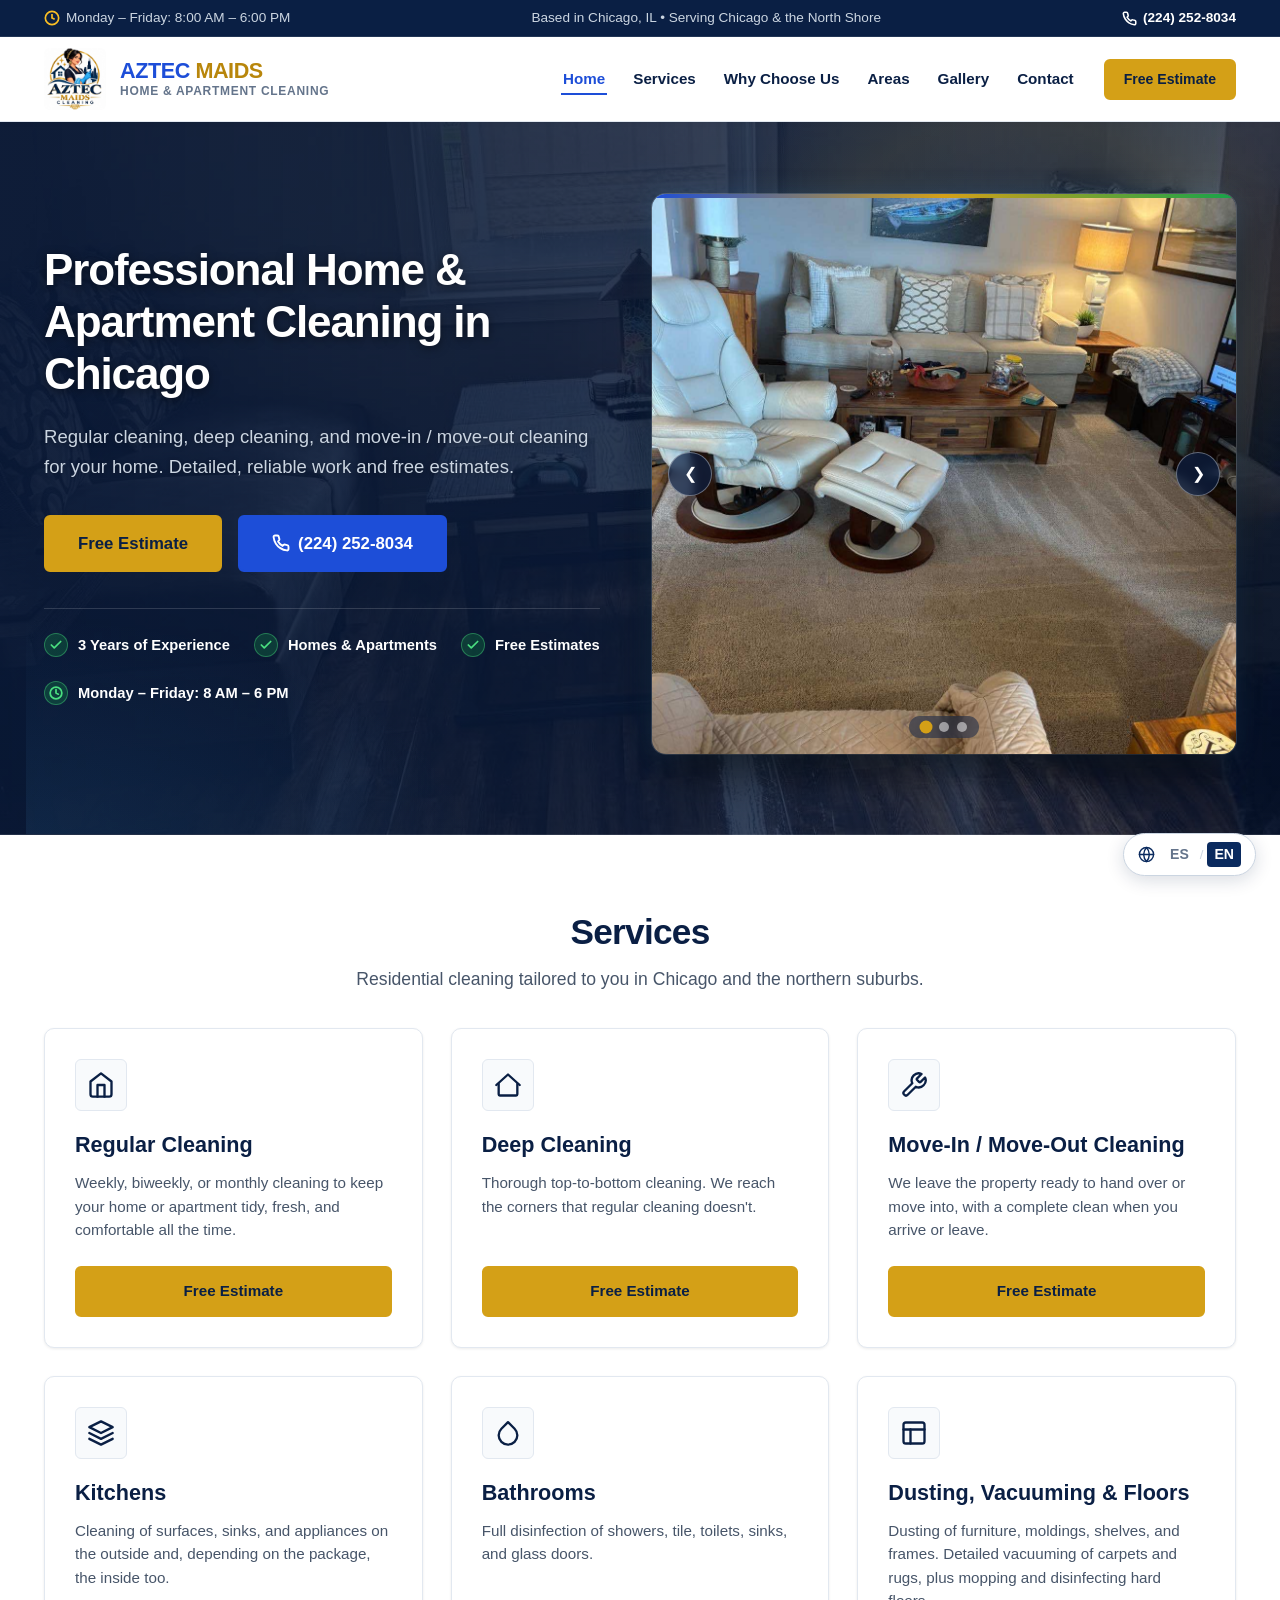
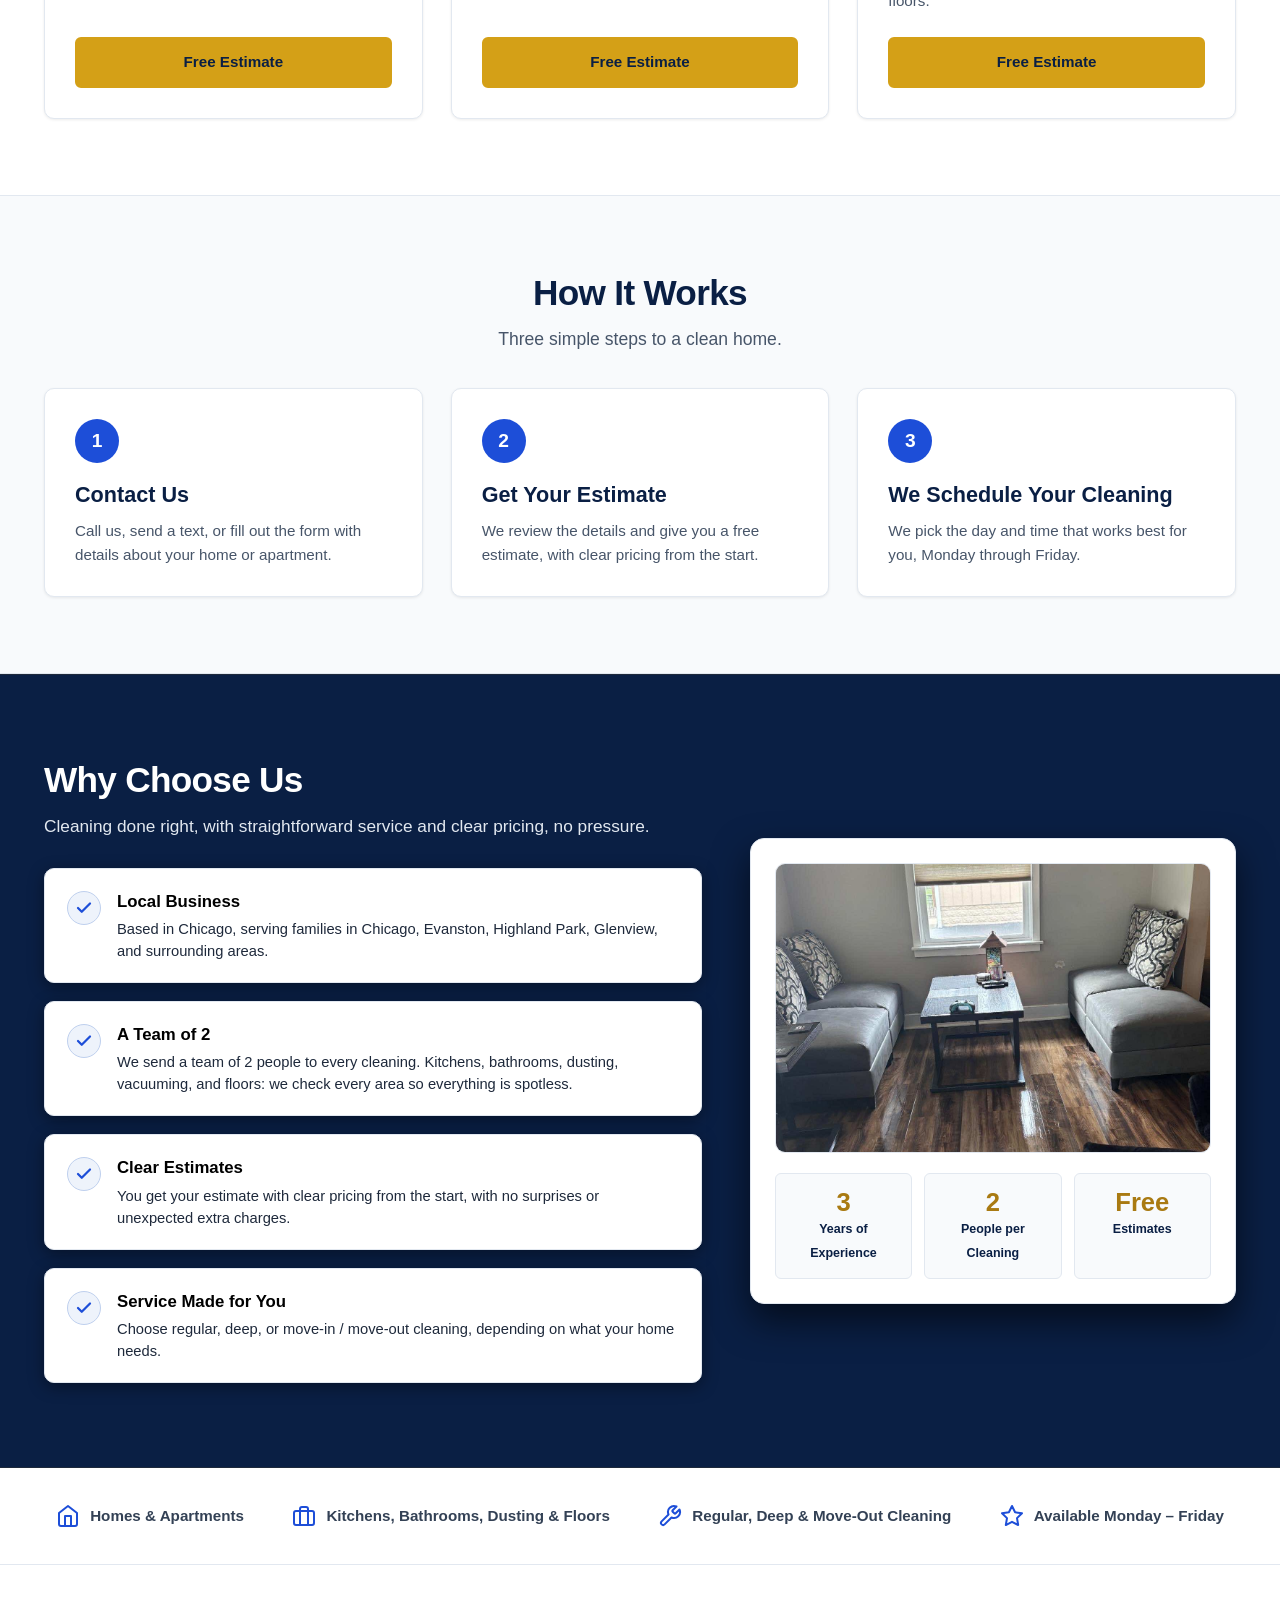
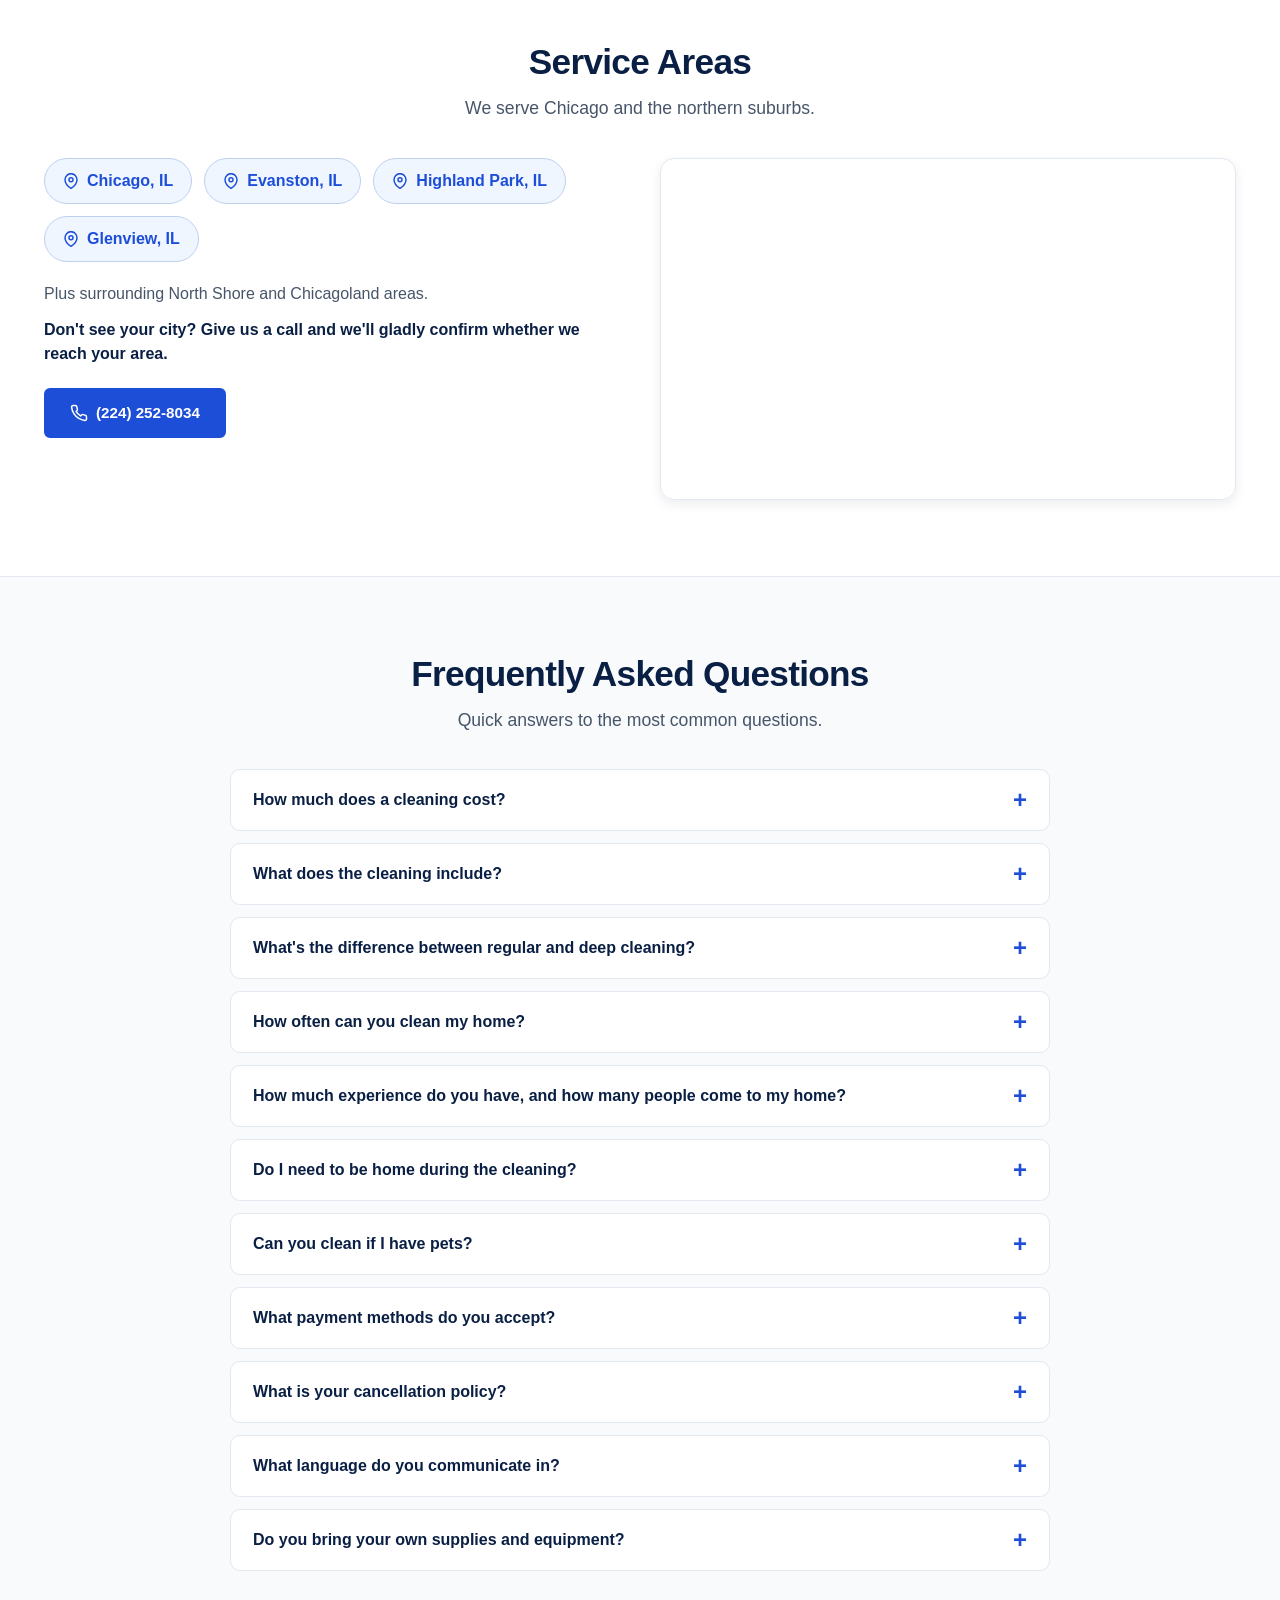
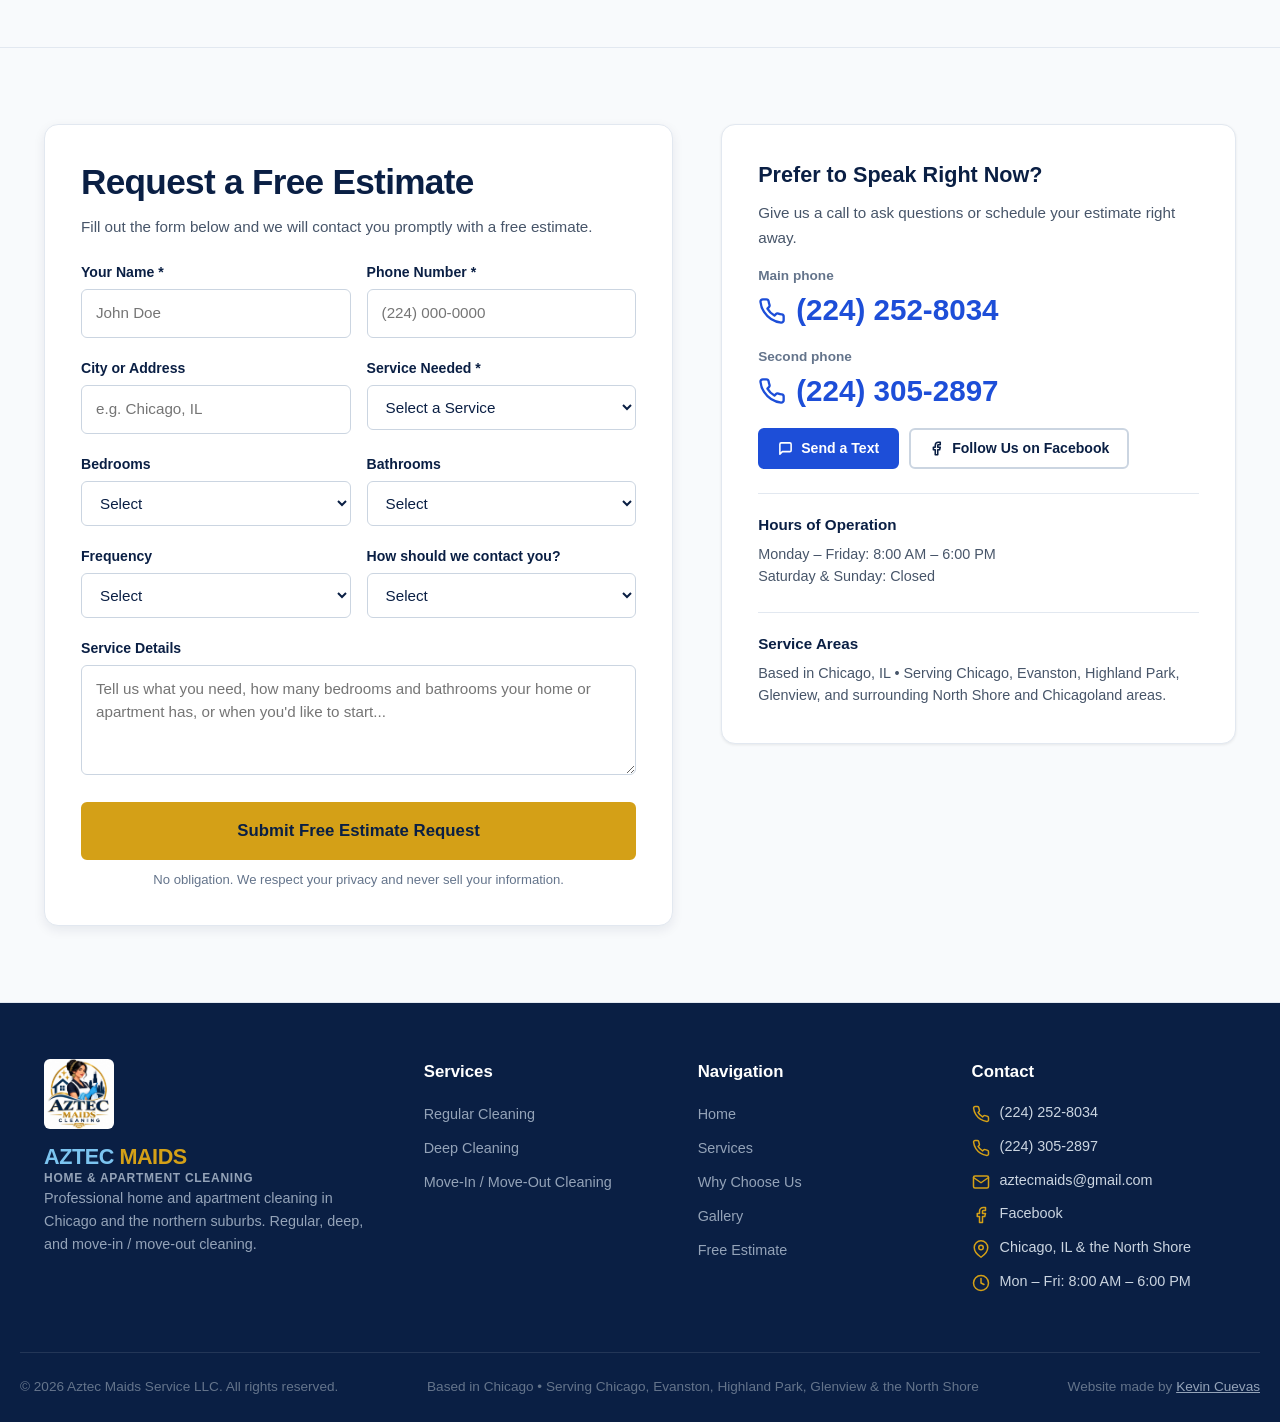
==== commit dfb9ba8c: "feat: audit Mexican Spanish copy & add Kevin Cuevas footer credit link" ====
--- a/index.html
+++ b/index.html
@@ -270,7 +270,7 @@
               </svg>
             </div>
             <h3 data-i18n="svc5_title">Baños</h3>
-            <p data-i18n="svc5_desc">Desinfección total de regaderas, azulejos, inodoros, tarjas y cancelería.</p>
+            <p data-i18n="svc5_desc">Desinfección total de regaderas, azulejos, inodoros, lavamanos y cancelería.</p>
             <div class="service-card-footer">
               <a href="#estimate" class="btn btn-red" data-i18n="btn_request_estimate">Estimado Gratis</a>
             </div>
@@ -591,7 +591,7 @@
             <!-- Rename the labels above (e.g. Oficina / Celular) in main.js: phone_label_1, phone_label_2 -->
             <div class="call-actions">
               <a href="sms:+12242528034" class="btn btn-blue btn-sm"><svg width="15" height="15" viewBox="0 0 24 24" fill="none" stroke="currentColor" stroke-width="2.5" stroke-linecap="round" stroke-linejoin="round"><path d="M21 15a2 2 0 0 1-2 2H7l-4 4V5a2 2 0 0 1 2-2h14a2 2 0 0 1 2 2z"></path></svg><span data-i18n="btn_text_us">Enviar Texto</span></a>
-              <a href="https://www.facebook.com/profile.php?id=61595218521856" class="btn btn-outline btn-sm" target="_blank" rel="noopener"><svg width="15" height="15" viewBox="0 0 24 24" fill="none" stroke="currentColor" stroke-width="2.5" stroke-linecap="round" stroke-linejoin="round"><path d="M18 2h-3a5 5 0 0 0-5 5v3H7v4h3v8h4v-8h3l1-4h-4V7a1 1 0 0 1 1-1h3z"></path></svg><span data-i18n="btn_facebook">Síguenos en Facebook</span></a>
+              <a href="https://www.facebook.com/profile.php?id=61595218521856" class="btn btn-outline btn-sm" target="_blank" rel="noopener"><svg width="15" height="15" viewBox="0 0 24 24" fill="none" stroke="currentColor" stroke-width="2.5" stroke-linecap="round" stroke-linejoin="round"><path d="M18 2h-3a5 5 0 0 0-5 5v3H7v4h3v8h4v-8h3l1-4h-4V7a1 1 0 0 1 1-1h3z"></path></svg><span data-i18n="btn_facebook">Síganos en Facebook</span></a>
             </div>
           </div>
 
@@ -689,6 +689,7 @@
     <div class="container footer-bottom">
       <p data-i18n="footer_copyright">&copy; 2026 Aztec Maids Service LLC. Todos los derechos reservados.</p>
       <p data-i18n="footer_serving">Con base en Chicago &bull; Sirviendo a Chicago, Evanston, Highland Park, Glenview y North Shore</p>
+      <p class="footer-credit" data-i18n="footer_credit">Sitio web hecho por <a href="https://kevincuevas.com" target="_blank" rel="noopener noreferrer">Kevin Cuevas</a></p>
     </div>
   </footer>
 
--- a/styles.css
+++ b/styles.css
@@ -1325,6 +1325,16 @@
   gap: 12px;
 }
 
+.footer-credit a {
+  color: #94a3b8;
+  text-decoration: underline;
+  transition: var(--transition);
+}
+
+.footer-credit a:hover {
+  color: #ffffff;
+}
+
 /* Mobile Sticky Bar */
 .mobile-sticky-bar {
   display: none;
@@ -1903,6 +1913,18 @@
   .how-section, .faq-section, .areas-section { padding: 48px 0; }
   .steps-grid, .areas-grid { grid-template-columns: 1fr; gap: 20px; }
   .areas-map, .areas-map iframe { min-height: 260px; }
-  .mobile-sticky-inner { grid-template-columns: 1fr 1fr 1.5fr; gap: 8px; }
-  .mobile-sticky-inner .btn { padding: 8px 8px; font-size: 0.82rem; }
-}
+  .mobile-sticky-inner {
+    display: grid;
+    grid-template-columns: 1fr 1fr;
+    gap: 12px;
+    width: 100%;
+  }
+  .mobile-sticky-inner .btn {
+    width: 100%;
+    padding: 12px 16px;
+    font-size: 0.95rem;
+    display: flex;
+    justify-content: center;
+    align-items: center;
+  }
+}
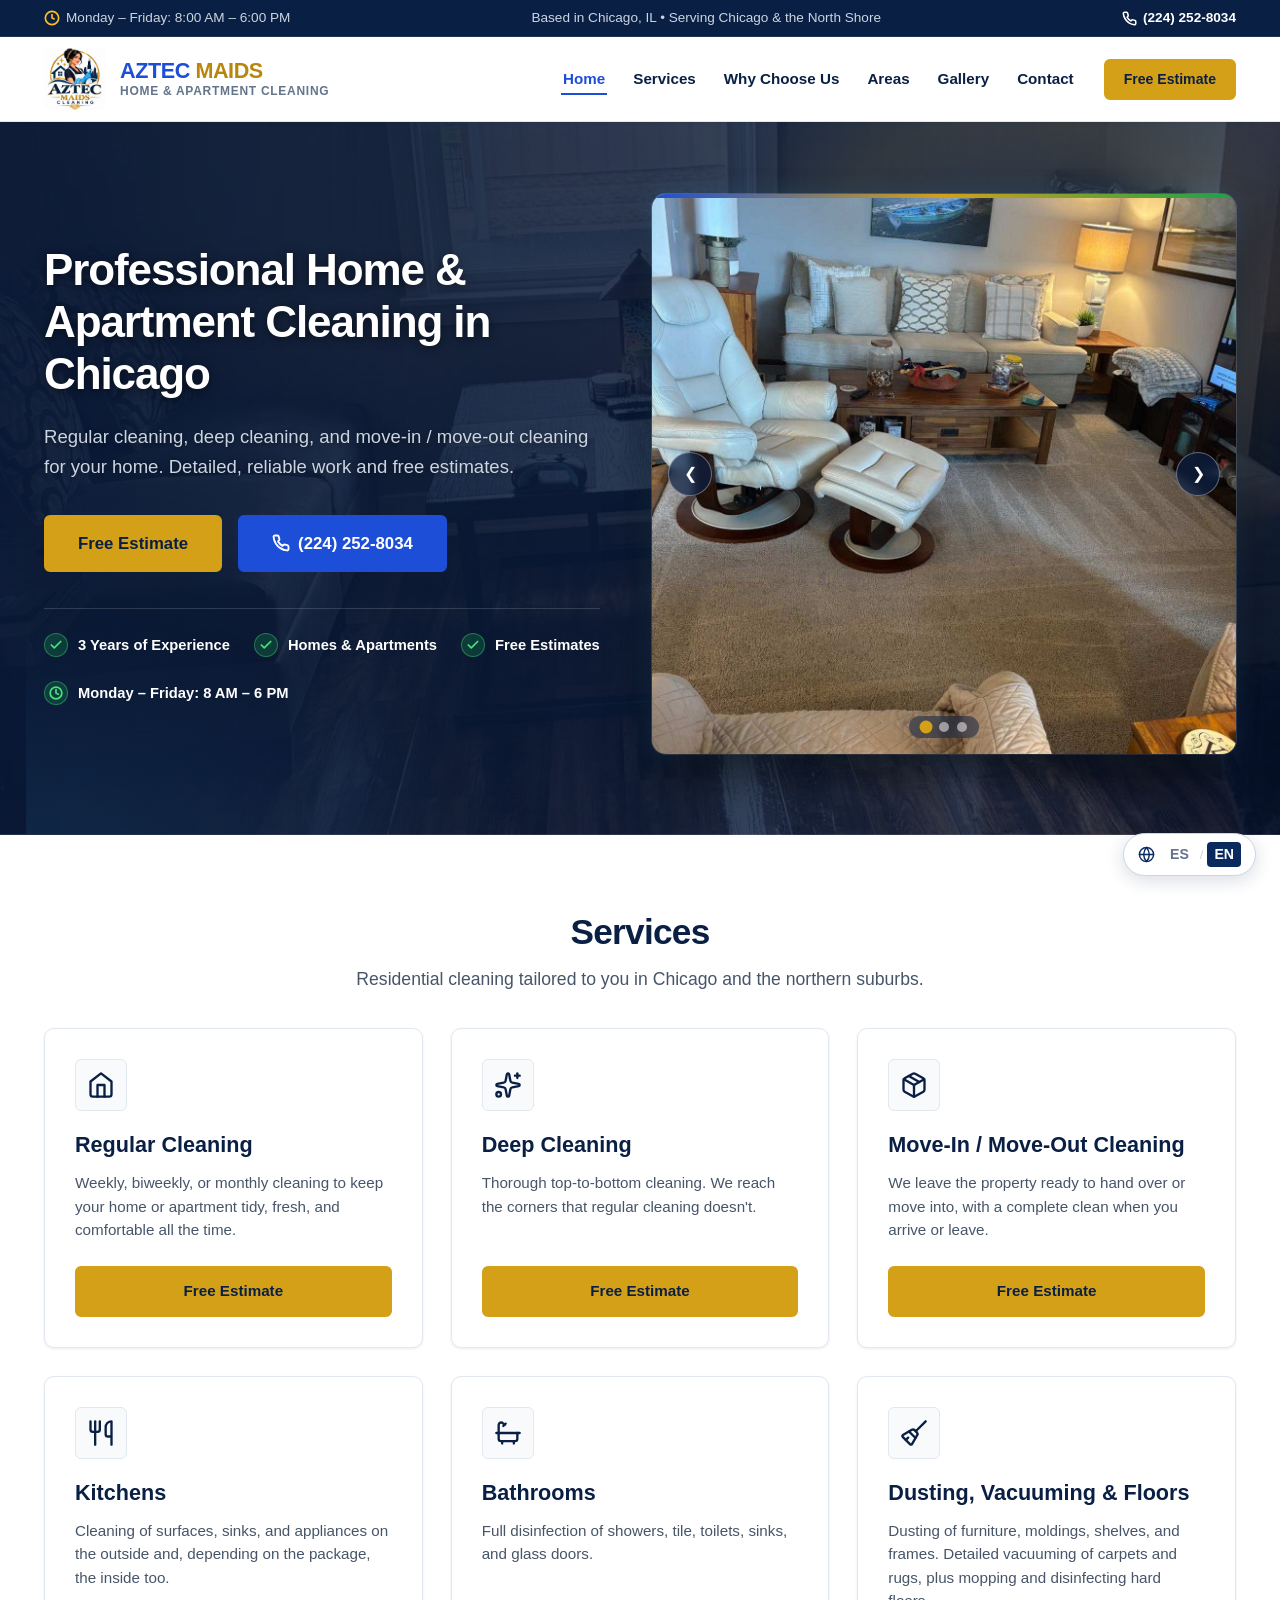
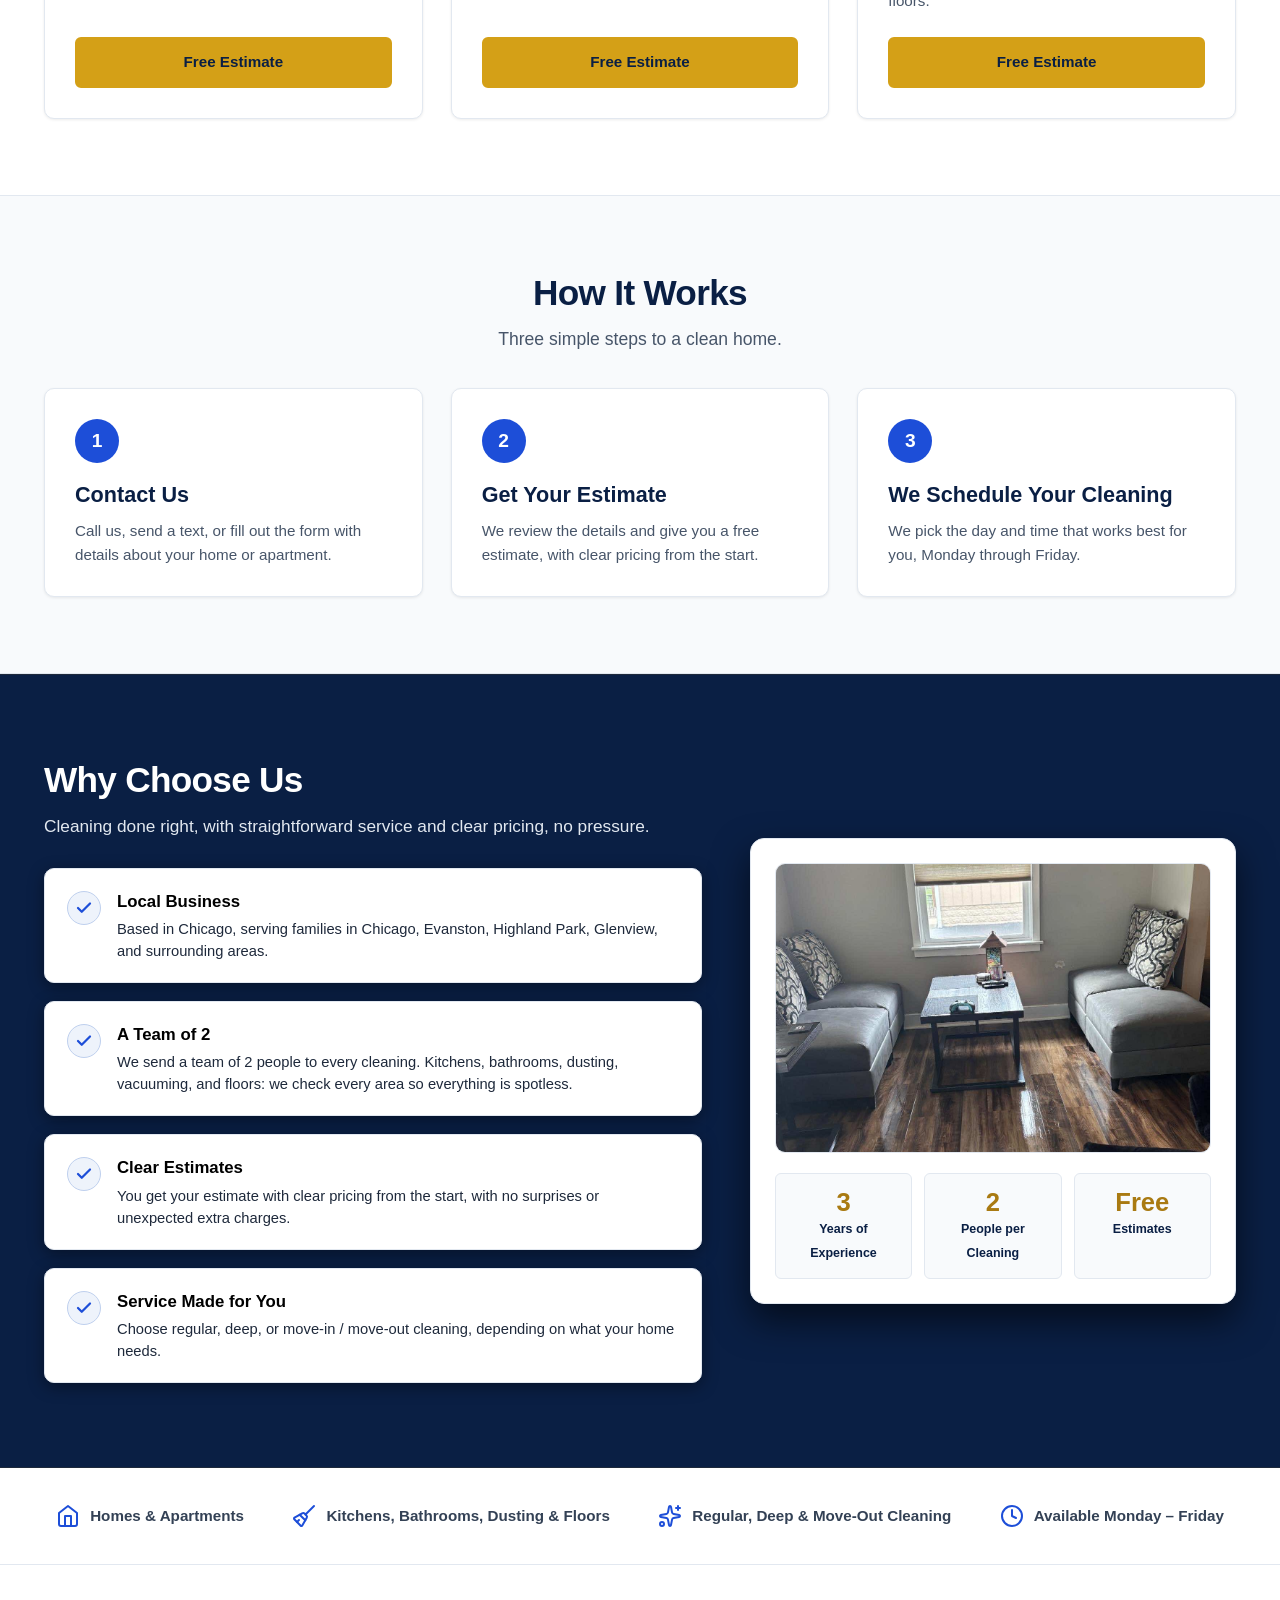
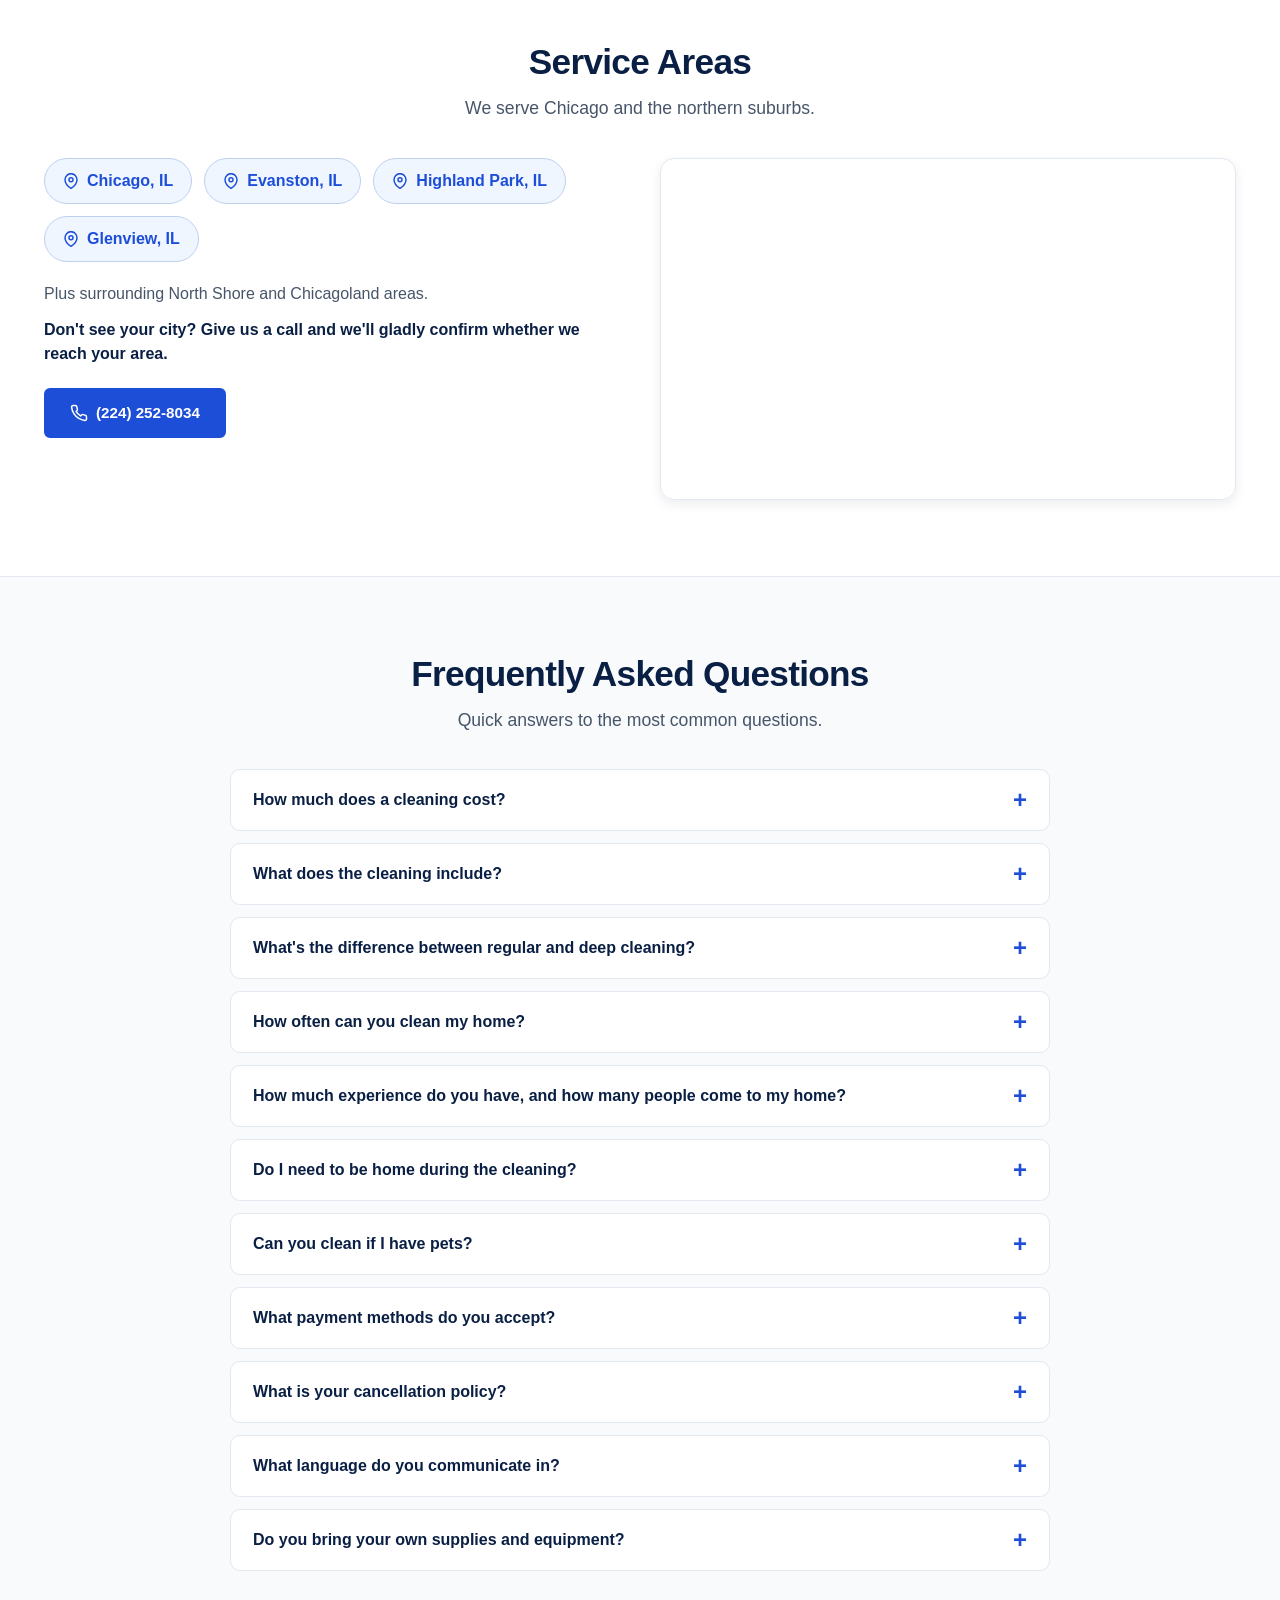
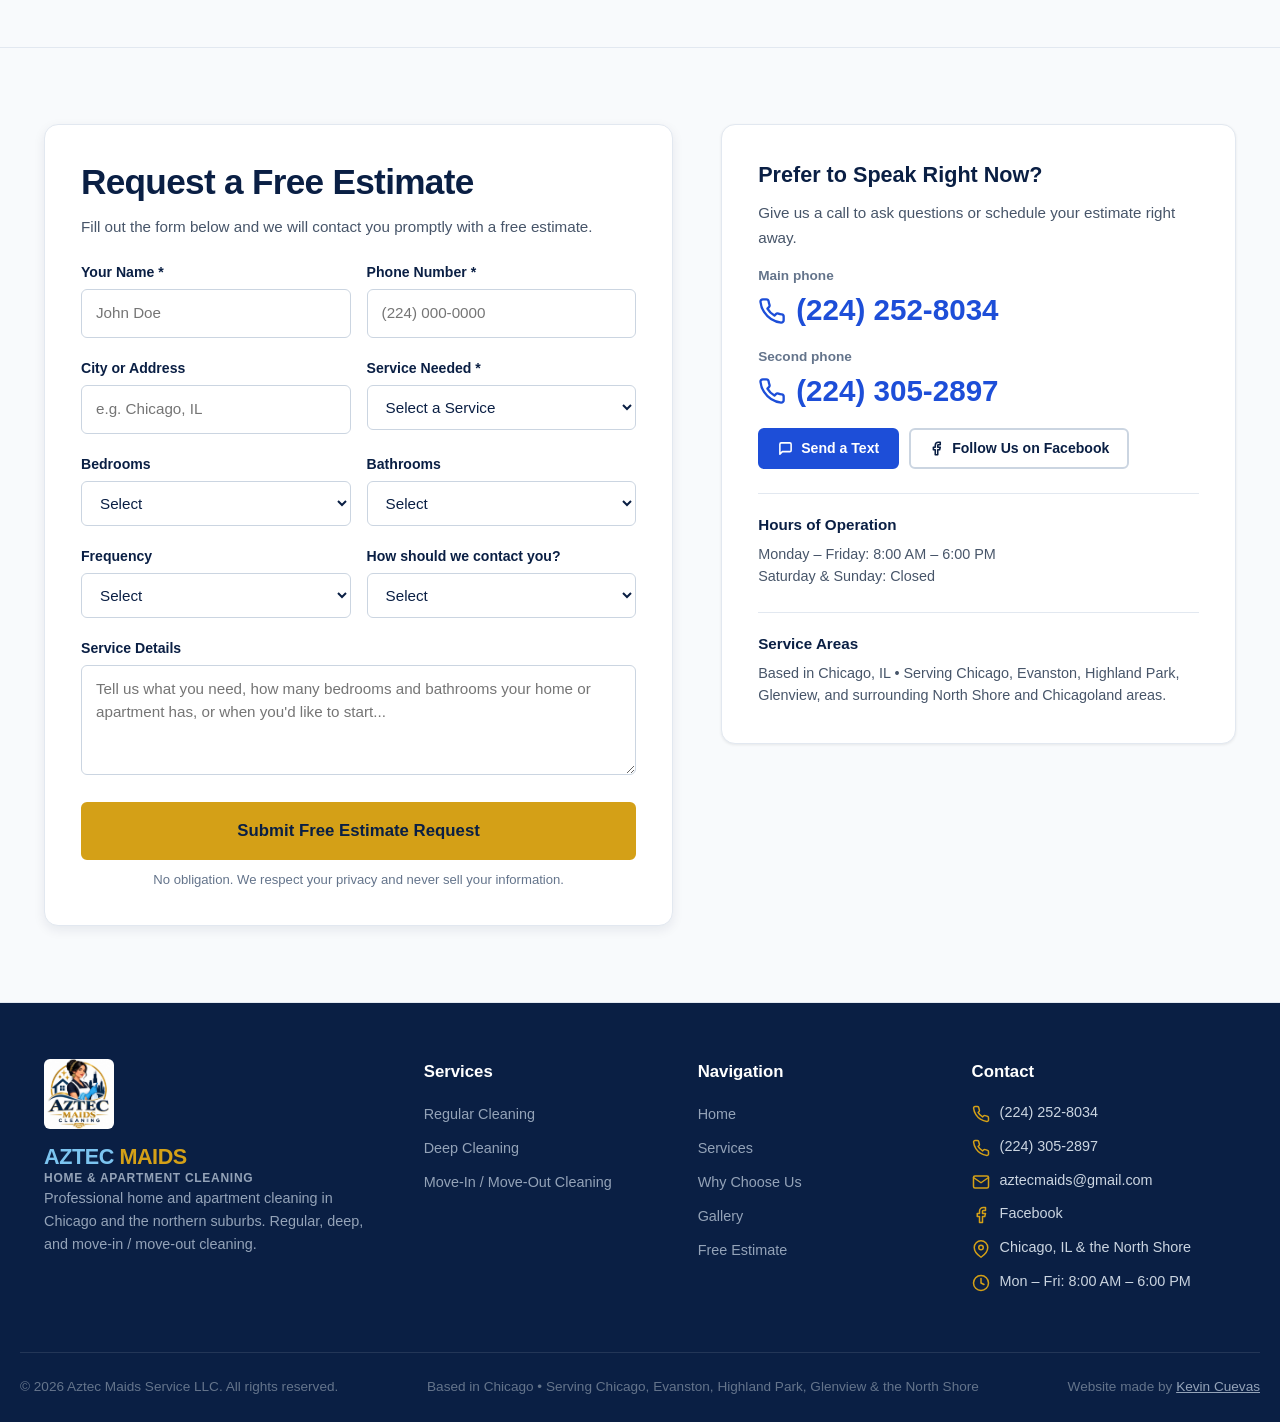
==== commit 425360a1: "Update service and trust strip icons to accurately represent cleaning services" ====
--- a/index.html
+++ b/index.html
@@ -221,8 +221,10 @@
           <article class="service-card">
             <div class="service-icon-box">
               <svg viewBox="0 0 24 24" fill="none" stroke="currentColor" stroke-width="2" stroke-linecap="round" stroke-linejoin="round">
-                <path d="M2 12l10-9 10 9"></path>
-                <path d="M4 11v9a1 1 0 0 0 1 1h14a1 1 0 0 0 1-1v-9"></path>
+                <path d="M11.017 2.814a1 1 0 0 1 1.966 0l1.051 5.558a2 2 0 0 0 1.594 1.594l5.558 1.051a1 1 0 0 1 0 1.966l-5.558 1.051a2 2 0 0 0-1.594 1.594l-1.051 5.558a1 1 0 0 1-1.966 0l-1.051-5.558a2 2 0 0 0-1.594-1.594l-5.558-1.051a1 1 0 0 1 0-1.966l5.558-1.051a2 2 0 0 0 1.594-1.594z"></path>
+                <path d="M20 2v4"></path>
+                <path d="M22 4h-4"></path>
+                <circle cx="4" cy="20" r="2"></circle>
               </svg>
             </div>
             <h3 data-i18n="svc2_title">Limpieza Profunda</h3>
@@ -236,7 +238,10 @@
           <article class="service-card">
             <div class="service-icon-box">
               <svg viewBox="0 0 24 24" fill="none" stroke="currentColor" stroke-width="2" stroke-linecap="round" stroke-linejoin="round">
-                <path d="M14.7 6.3a1 1 0 0 0 0 1.4l1.6 1.6a1 1 0 0 0 1.4 0l3.77-3.77a6 6 0 0 1-7.94 7.94l-6.91 6.91a2.12 2.12 0 0 1-3-3l6.91-6.91a6 6 0 0 1 7.94-7.94l-3.76 3.76z"></path>
+                <path d="M11 21.73a2 2 0 0 0 2 0l7-4A2 2 0 0 0 21 16V8a2 2 0 0 0-1-1.73l-7-4a2 2 0 0 0-2 0l-7 4A2 2 0 0 0 3 8v8a2 2 0 0 0 1 1.73z"></path>
+                <path d="M12 22V12"></path>
+                <polyline points="3.29 7 12 12 20.71 7"></polyline>
+                <path d="m7.5 4.27 9 5.15"></path>
               </svg>
             </div>
             <h3 data-i18n="svc3_title">Limpieza de Mudanza</h3>
@@ -250,9 +255,9 @@
           <article class="service-card">
             <div class="service-icon-box">
               <svg viewBox="0 0 24 24" fill="none" stroke="currentColor" stroke-width="2" stroke-linecap="round" stroke-linejoin="round">
-                <polygon points="12 2 2 7 12 12 22 7 12 2"></polygon>
-                <polyline points="2 17 12 22 22 17"></polyline>
-                <polyline points="2 12 12 17 22 12"></polyline>
+                <path d="M3 2v7c0 1.1.9 2 2 2h4a2 2 0 0 0 2-2V2"></path>
+                <path d="M7 2v20"></path>
+                <path d="M21 15V2a5 5 0 0 0-5 5v6c0 1.1.9 2 2 2h3Zm0 0v7"></path>
               </svg>
             </div>
             <h3 data-i18n="svc4_title">Cocinas</h3>
@@ -266,7 +271,11 @@
           <article class="service-card">
             <div class="service-icon-box">
               <svg viewBox="0 0 24 24" fill="none" stroke="currentColor" stroke-width="2" stroke-linecap="round" stroke-linejoin="round">
-                <path d="M12 2.69l5.66 5.66a8 8 0 1 1-11.31 0z"></path>
+                <path d="M10 4 8 6"></path>
+                <path d="M17 19v2"></path>
+                <path d="M2 12h20"></path>
+                <path d="M7 19v2"></path>
+                <path d="M9 5 7.621 3.621A2.121 2.121 0 0 0 4 5v12a2 2 0 0 0 2 2h12a2 2 0 0 0 2-2v-5"></path>
               </svg>
             </div>
             <h3 data-i18n="svc5_title">Baños</h3>
@@ -280,9 +289,10 @@
           <article class="service-card">
             <div class="service-icon-box">
               <svg viewBox="0 0 24 24" fill="none" stroke="currentColor" stroke-width="2" stroke-linecap="round" stroke-linejoin="round">
-                <rect x="3" y="3" width="18" height="18" rx="2" ry="2"></rect>
-                <line x1="3" y1="9" x2="21" y2="9"></line>
-                <line x1="9" y1="21" x2="9" y2="9"></line>
+                <path d="M13.5 10.5 22 2"></path>
+                <path d="M14.734 13.841a2 2 0 0 0-.314-2.42L12.58 9.58a2 2 0 0 0-2.421-.314l-7.657 4.461A1 1 0 0 0 2.3 15.3l6.403 6.403a1 1 0 0 0 1.571-.204z"></path>
+                <path d="m5 18 2-2"></path>
+                <path d="m7.699 10.7 5.602 5.601"></path>
               </svg>
             </div>
             <h3 data-i18n="svc6_title">Polvo, Aspirado y Pisos</h3>
@@ -407,20 +417,26 @@
           </div>
           <div class="trust-badge">
             <svg viewBox="0 0 24 24" fill="none" stroke="currentColor" stroke-width="2" stroke-linecap="round" stroke-linejoin="round">
-              <rect x="2" y="7" width="20" height="14" rx="2" ry="2"></rect>
-              <path d="M16 21V5a2 2 0 0 0-2-2h-4a2 2 0 0 0-2 2v16"></path>
+              <path d="M13.5 10.5 22 2"></path>
+              <path d="M14.734 13.841a2 2 0 0 0-.314-2.42L12.58 9.58a2 2 0 0 0-2.421-.314l-7.657 4.461A1 1 0 0 0 2.3 15.3l6.403 6.403a1 1 0 0 0 1.571-.204z"></path>
+              <path d="m5 18 2-2"></path>
+              <path d="m7.699 10.7 5.602 5.601"></path>
             </svg>
             <span data-i18n="trust_gutters">Cocinas, Baños, Polvo y Pisos</span>
           </div>
           <div class="trust-badge">
             <svg viewBox="0 0 24 24" fill="none" stroke="currentColor" stroke-width="2" stroke-linecap="round" stroke-linejoin="round">
-              <path d="M14.7 6.3a1 1 0 0 0 0 1.4l1.6 1.6a1 1 0 0 0 1.4 0l3.77-3.77a6 6 0 0 1-7.94 7.94l-6.91 6.91a2.12 2.12 0 0 1-3-3l6.91-6.91a6 6 0 0 1 7.94-7.94l-3.76 3.76z"></path>
+              <path d="M11.017 2.814a1 1 0 0 1 1.966 0l1.051 5.558a2 2 0 0 0 1.594 1.594l5.558 1.051a1 1 0 0 1 0 1.966l-5.558 1.051a2 2 0 0 0-1.594 1.594l-1.051 5.558a1 1 0 0 1-1.966 0l-1.051-5.558a2 2 0 0 0-1.594-1.594l-5.558-1.051a1 1 0 0 1 0-1.966l5.558-1.051a2 2 0 0 0 1.594-1.594z"></path>
+              <path d="M20 2v4"></path>
+              <path d="M22 4h-4"></path>
+              <circle cx="4" cy="20" r="2"></circle>
             </svg>
             <span data-i18n="trust_repairs">Limpieza Regular, Profunda y de Mudanza</span>
           </div>
           <div class="trust-badge">
             <svg viewBox="0 0 24 24" fill="none" stroke="currentColor" stroke-width="2" stroke-linecap="round" stroke-linejoin="round">
-              <polygon points="12 2 15.09 8.26 22 9.27 17 14.14 18.18 21.02 12 17.77 5.82 21.02 7 14.14 2 9.27 8.91 8.26 12 2"></polygon>
+              <circle cx="12" cy="12" r="10"></circle>
+              <polyline points="12 6 12 12 16 14"></polyline>
             </svg>
             <span data-i18n="trust_rated">Atención de Lunes a Viernes</span>
           </div>
